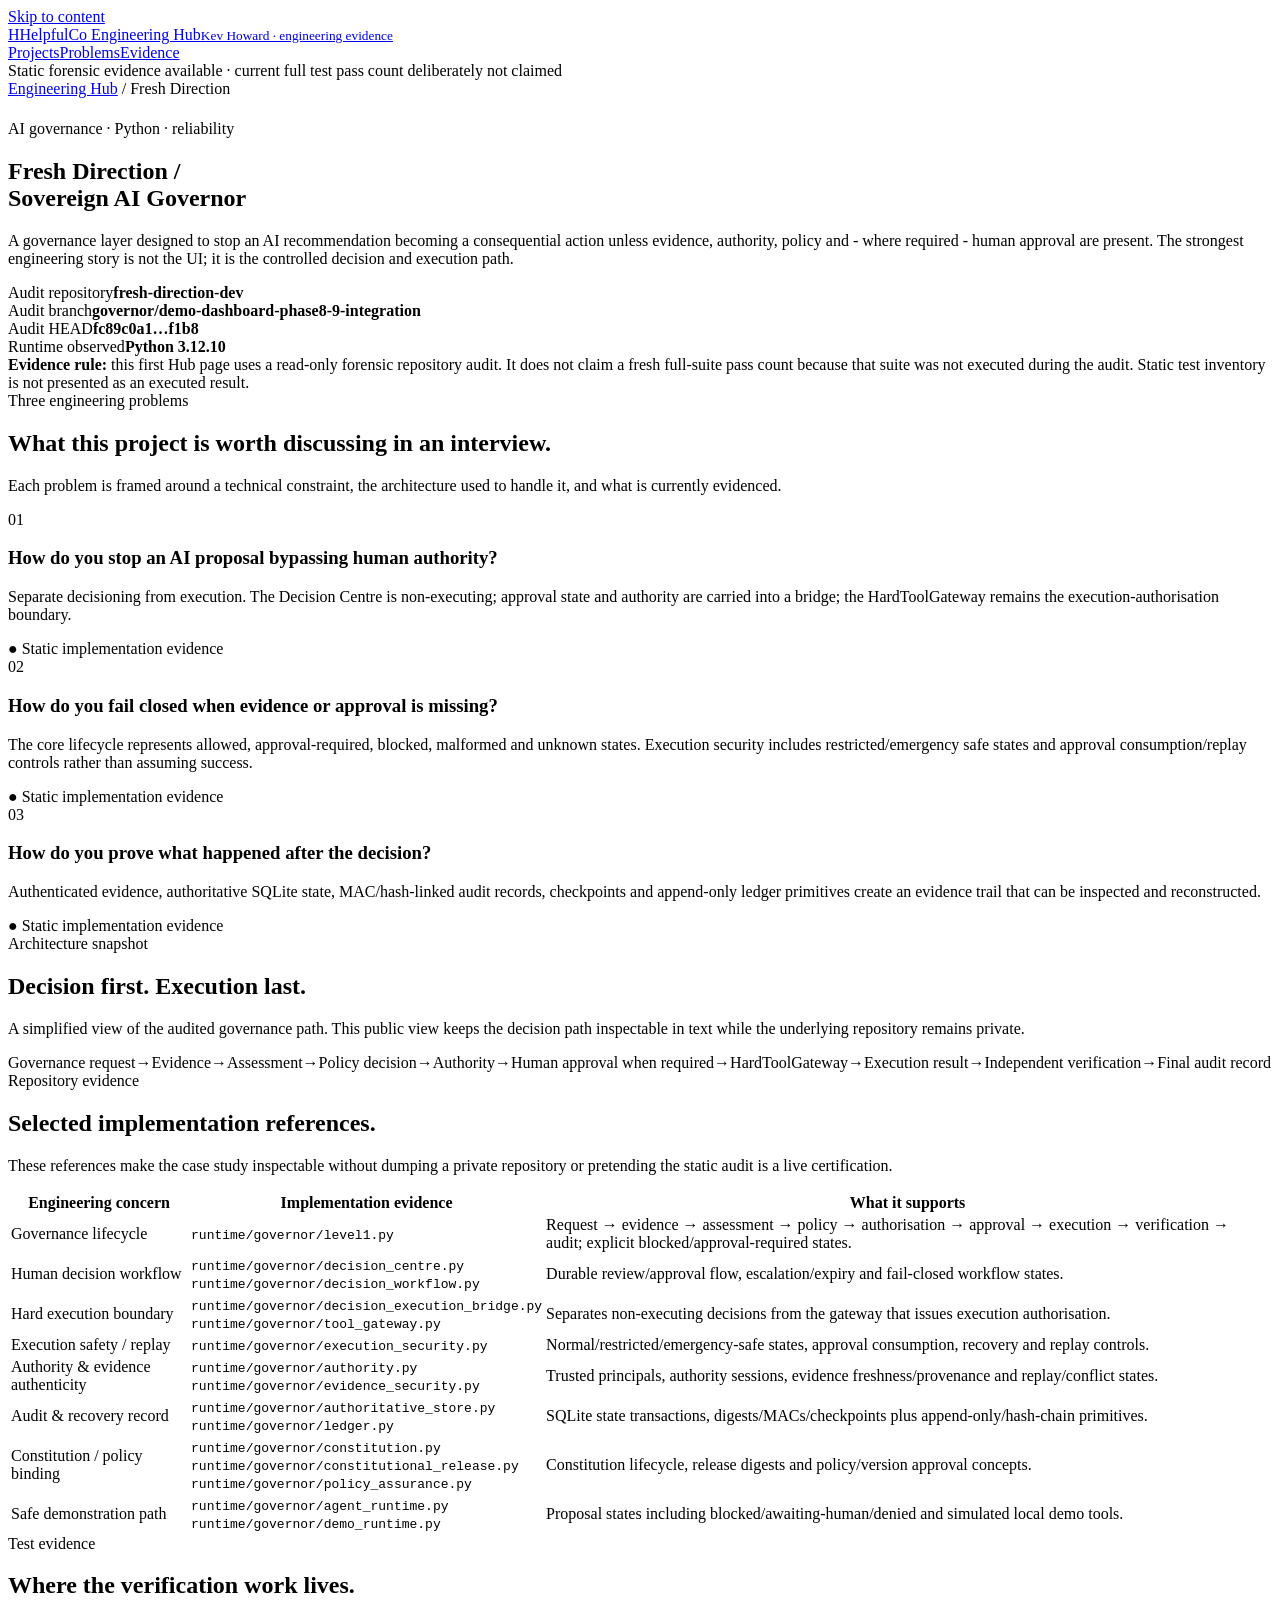
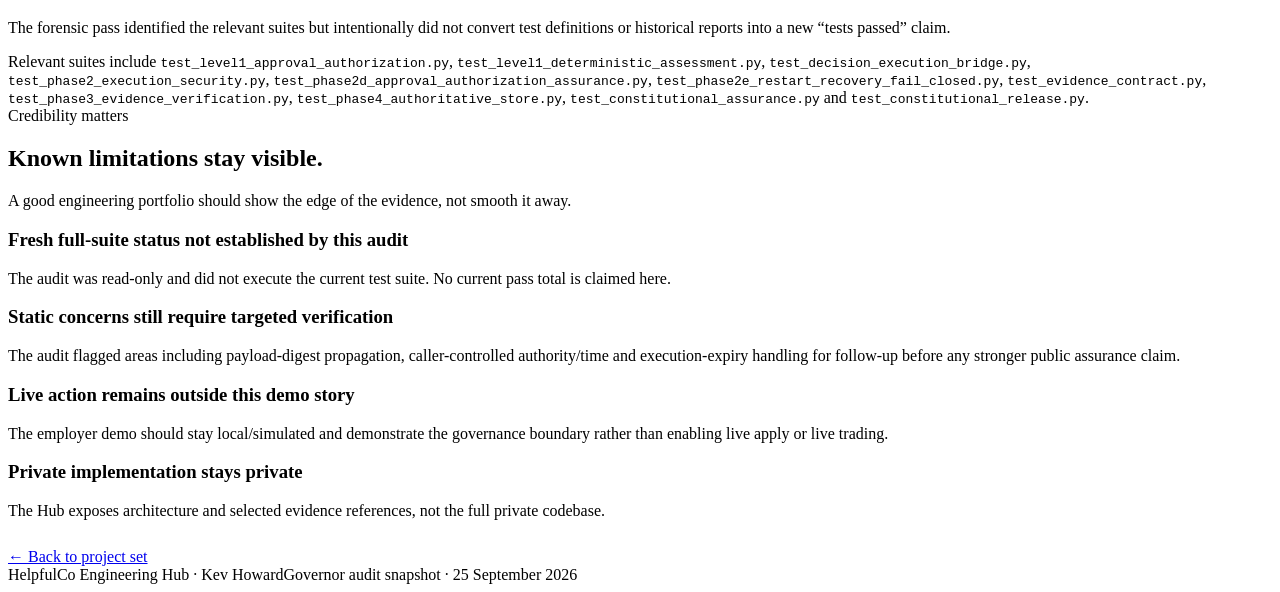
==== governor.html @ f10092ba "Add Sovereign AI Governor case study" ====
<!doctype html>
<html lang="en">
<head>
  <meta charset="utf-8" />
  <meta name="viewport" content="width=device-width, initial-scale=1" />
  <title>Fresh Direction / Sovereign AI Governor | Engineering Case Study</title>
  <meta name="description" content="Engineering evidence case study for the Fresh Direction / Sovereign AI Governor." />
  <meta name="theme-color" content="#08131e" />
  <link rel="stylesheet" href="styles.css" />
</head>
<body>
  <a class="skip-link" href="#main">Skip to content</a>
  <header class="site-header"><div class="container nav"><a class="brand" href="index.html"><span class="brand-mark">H</span><span>HelpfulCo Engineering Hub<small>Kev Howard · engineering evidence</small></span></a><nav class="nav-links"><a href="index.html#projects">Projects</a><a href="#problems">Problems</a><a href="#evidence">Evidence</a></nav></div></header>
  <div class="status-strip"><div class="container"><span class="dot"></span><span>Static forensic evidence available · current full test pass count deliberately not claimed</span></div></div>

  <main id="main">
    <section class="case-hero">
      <div class="container">
        <div class="breadcrumb"><a href="index.html">Engineering Hub</a> / Fresh Direction</div>
        <div class="kicker" style="margin-top:22px">AI governance · Python · reliability</div>
        <h1 class="case-title">Fresh Direction /<br/>Sovereign AI Governor</h1>
        <p class="case-subtitle">A governance layer designed to stop an AI recommendation becoming a consequential action unless evidence, authority, policy and - where required - human approval are present. The strongest engineering story is not the UI; it is the controlled decision and execution path.</p>
        <div class="meta-grid">
          <div class="meta"><label>Audit repository</label><strong>fresh-direction-dev</strong></div>
          <div class="meta"><label>Audit branch</label><strong>governor/demo-dashboard-phase8-9-integration</strong></div>
          <div class="meta"><label>Audit HEAD</label><strong>fc89c0a1…f1b8</strong></div>
          <div class="meta"><label>Runtime observed</label><strong>Python 3.12.10</strong></div>
        </div>
        <div class="notice"><strong>Evidence rule:</strong> this first Hub page uses a read-only forensic repository audit. It does not claim a fresh full-suite pass count because that suite was not executed during the audit. Static test inventory is not presented as an executed result.</div>
      </div>
    </section>

    <section id="problems">
      <div class="container">
        <div class="section-head"><div><div class="kicker">Three engineering problems</div><h2>What this project is worth discussing in an interview.</h2></div><p>Each problem is framed around a technical constraint, the architecture used to handle it, and what is currently evidenced.</p></div>
        <div class="problem-grid">
          <article class="problem"><div class="num">01</div><h3>How do you stop an AI proposal bypassing human authority?</h3><p>Separate decisioning from execution. The Decision Centre is non-executing; approval state and authority are carried into a bridge; the HardToolGateway remains the execution-authorisation boundary.</p><div class="status verified">● Static implementation evidence</div></article>
          <article class="problem"><div class="num">02</div><h3>How do you fail closed when evidence or approval is missing?</h3><p>The core lifecycle represents allowed, approval-required, blocked, malformed and unknown states. Execution security includes restricted/emergency safe states and approval consumption/replay controls rather than assuming success.</p><div class="status verified">● Static implementation evidence</div></article>
          <article class="problem"><div class="num">03</div><h3>How do you prove what happened after the decision?</h3><p>Authenticated evidence, authoritative SQLite state, MAC/hash-linked audit records, checkpoints and append-only ledger primitives create an evidence trail that can be inspected and reconstructed.</p><div class="status verified">● Static implementation evidence</div></article>
        </div>
      </div>
    </section>

    <section>
      <div class="container">
        <div class="section-head"><div><div class="kicker">Architecture snapshot</div><h2>Decision first. Execution last.</h2></div><p>A simplified view of the audited governance path. This public view keeps the decision path inspectable in text while the underlying repository remains private.</p></div>
        <div class="flow">
          <span>Governance request</span><b>→</b><span>Evidence</span><b>→</b><span>Assessment</span><b>→</b><span>Policy decision</span><b>→</b><span>Authority</span><b>→</b><span>Human approval when required</span><b>→</b><span>HardToolGateway</span><b>→</b><span>Execution result</span><b>→</b><span>Independent verification</span><b>→</b><span>Final audit record</span>
        </div>
      </div>
    </section>

    <section id="evidence">
      <div class="container">
        <div class="section-head"><div><div class="kicker">Repository evidence</div><h2>Selected implementation references.</h2></div><p>These references make the case study inspectable without dumping a private repository or pretending the static audit is a live certification.</p></div>
        <table class="evidence-table">
          <thead><tr><th>Engineering concern</th><th>Implementation evidence</th><th>What it supports</th></tr></thead>
          <tbody>
            <tr><td>Governance lifecycle</td><td><code>runtime/governor/level1.py</code></td><td>Request → evidence → assessment → policy → authorisation → approval → execution → verification → audit; explicit blocked/approval-required states.</td></tr>
            <tr><td>Human decision workflow</td><td><code>runtime/governor/decision_centre.py</code><br/><code>runtime/governor/decision_workflow.py</code></td><td>Durable review/approval flow, escalation/expiry and fail-closed workflow states.</td></tr>
            <tr><td>Hard execution boundary</td><td><code>runtime/governor/decision_execution_bridge.py</code><br/><code>runtime/governor/tool_gateway.py</code></td><td>Separates non-executing decisions from the gateway that issues execution authorisation.</td></tr>
            <tr><td>Execution safety / replay</td><td><code>runtime/governor/execution_security.py</code></td><td>Normal/restricted/emergency-safe states, approval consumption, recovery and replay controls.</td></tr>
            <tr><td>Authority & evidence authenticity</td><td><code>runtime/governor/authority.py</code><br/><code>runtime/governor/evidence_security.py</code></td><td>Trusted principals, authority sessions, evidence freshness/provenance and replay/conflict states.</td></tr>
            <tr><td>Audit & recovery record</td><td><code>runtime/governor/authoritative_store.py</code><br/><code>runtime/governor/ledger.py</code></td><td>SQLite state transactions, digests/MACs/checkpoints plus append-only/hash-chain primitives.</td></tr>
            <tr><td>Constitution / policy binding</td><td><code>runtime/governor/constitution.py</code><br/><code>runtime/governor/constitutional_release.py</code><br/><code>runtime/governor/policy_assurance.py</code></td><td>Constitution lifecycle, release digests and policy/version approval concepts.</td></tr>
            <tr><td>Safe demonstration path</td><td><code>runtime/governor/agent_runtime.py</code><br/><code>runtime/governor/demo_runtime.py</code></td><td>Proposal states including blocked/awaiting-human/denied and simulated local demo tools.</td></tr>
          </tbody>
        </table>
      </div>
    </section>

    <section>
      <div class="container">
        <div class="section-head"><div><div class="kicker">Test evidence</div><h2>Where the verification work lives.</h2></div><p>The forensic pass identified the relevant suites but intentionally did not convert test definitions or historical reports into a new “tests passed” claim.</p></div>
        <div class="callout">Relevant suites include <code>test_level1_approval_authorization.py</code>, <code>test_level1_deterministic_assessment.py</code>, <code>test_decision_execution_bridge.py</code>, <code>test_phase2_execution_security.py</code>, <code>test_phase2d_approval_authorization_assurance.py</code>, <code>test_phase2e_restart_recovery_fail_closed.py</code>, <code>test_evidence_contract.py</code>, <code>test_phase3_evidence_verification.py</code>, <code>test_phase4_authoritative_store.py</code>, <code>test_constitutional_assurance.py</code> and <code>test_constitutional_release.py</code>.</div>
      </div>
    </section>

    <section>
      <div class="container">
        <div class="section-head"><div><div class="kicker">Credibility matters</div><h2>Known limitations stay visible.</h2></div><p>A good engineering portfolio should show the edge of the evidence, not smooth it away.</p></div>
        <div class="limits">
          <div class="limit-card"><h3>Fresh full-suite status not established by this audit</h3><p>The audit was read-only and did not execute the current test suite. No current pass total is claimed here.</p></div>
          <div class="limit-card"><h3>Static concerns still require targeted verification</h3><p>The audit flagged areas including payload-digest propagation, caller-controlled authority/time and execution-expiry handling for follow-up before any stronger public assurance claim.</p></div>
          <div class="limit-card"><h3>Live action remains outside this demo story</h3><p>The employer demo should stay local/simulated and demonstrate the governance boundary rather than enabling live apply or live trading.</p></div>
          <div class="limit-card"><h3>Private implementation stays private</h3><p>The Hub exposes architecture and selected evidence references, not the full private codebase.</p></div>
        </div>
        <div class="hero-actions" style="margin-top:28px"><a class="btn primary" href="index.html#projects">← Back to project set</a></div>
      </div>
    </section>
  </main>

  <footer class="footer"><div class="container footer-row"><span>HelpfulCo Engineering Hub · Kev Howard</span><span>Governor audit snapshot · 25 September 2026</span></div></footer>
</body>
</html>
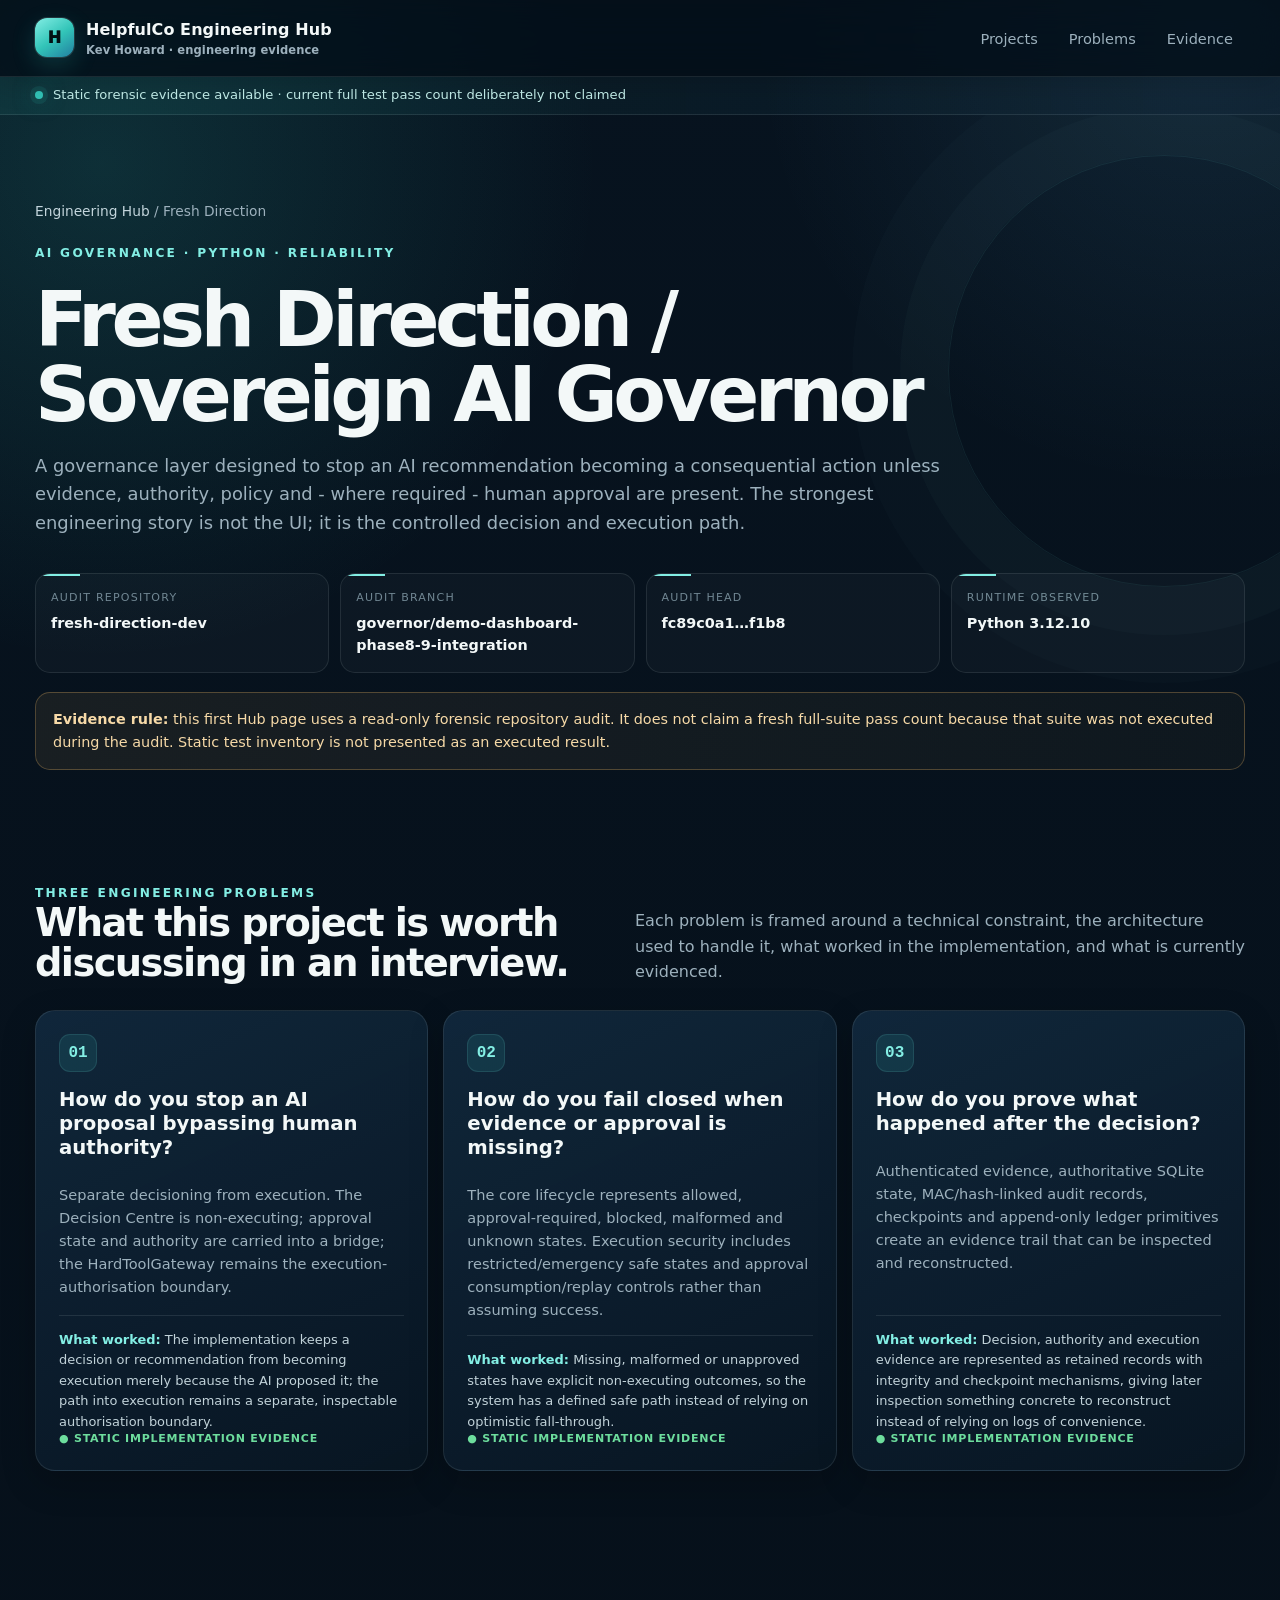
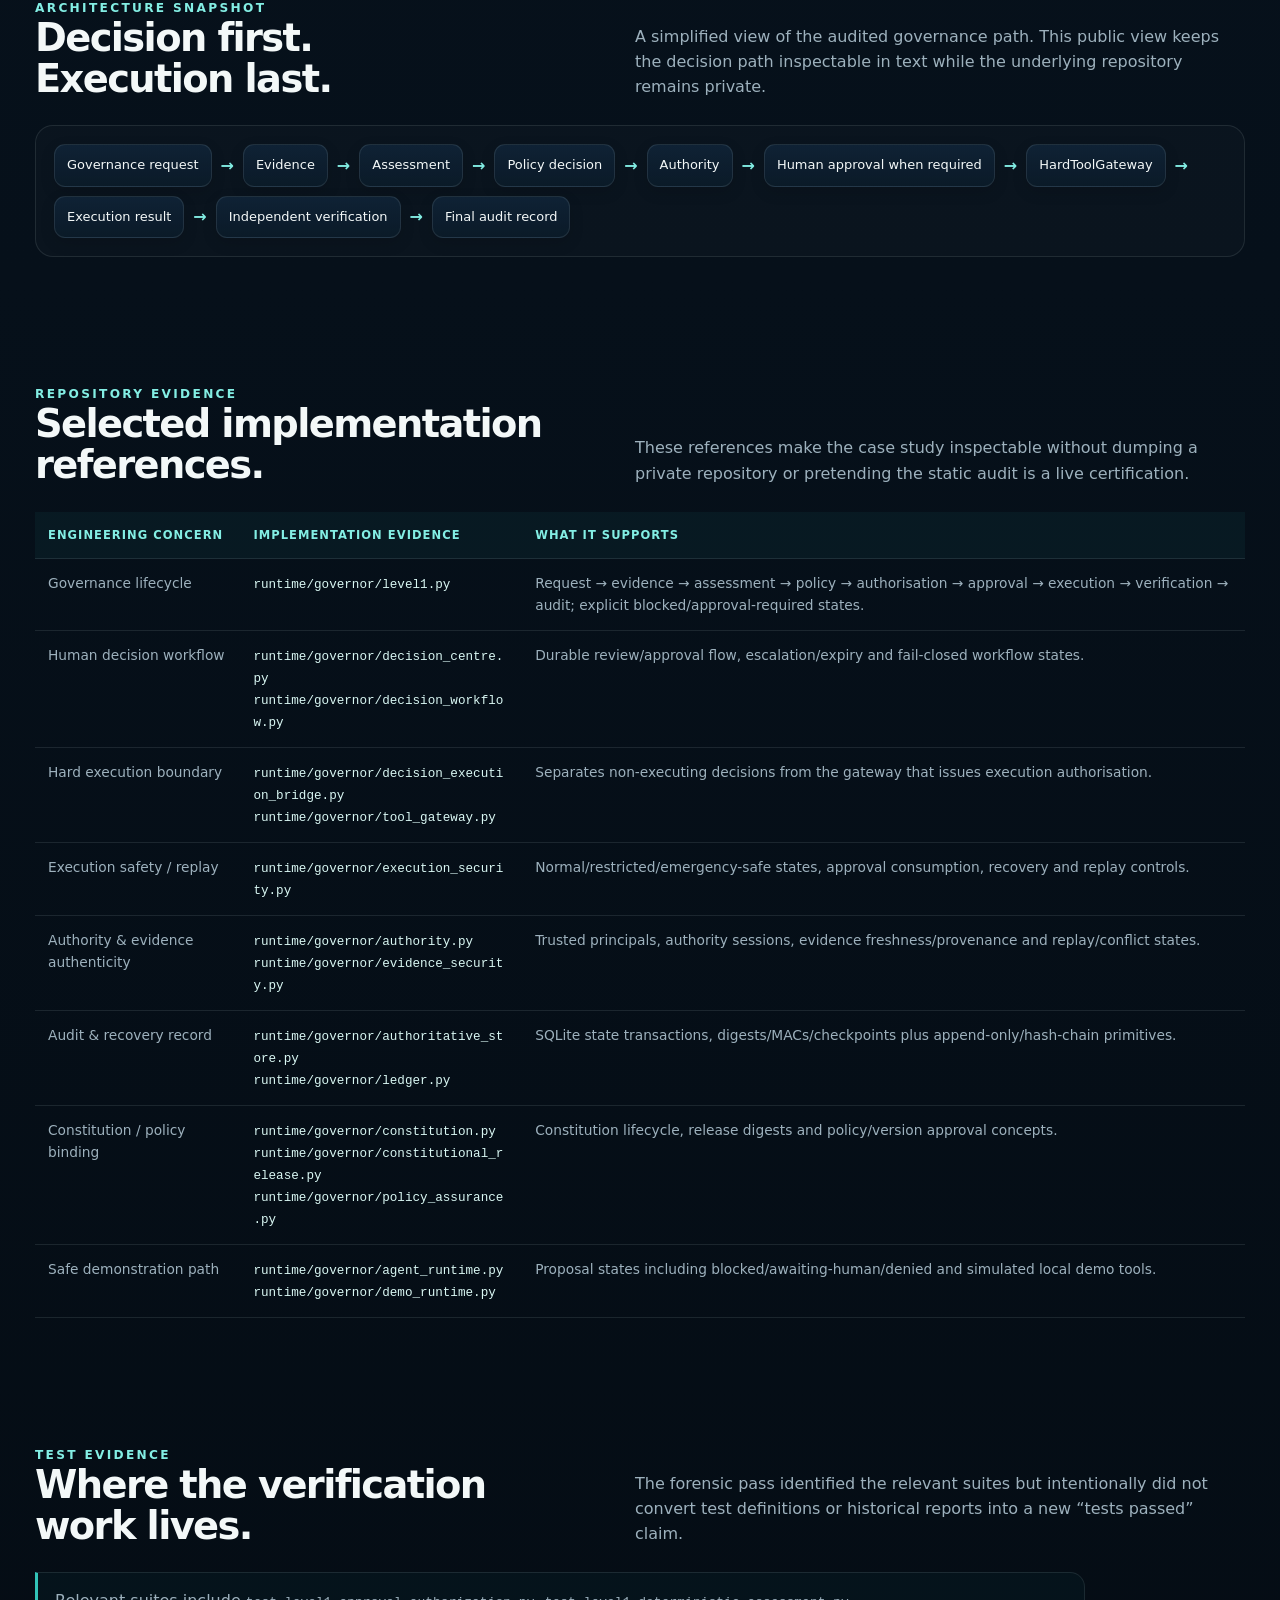
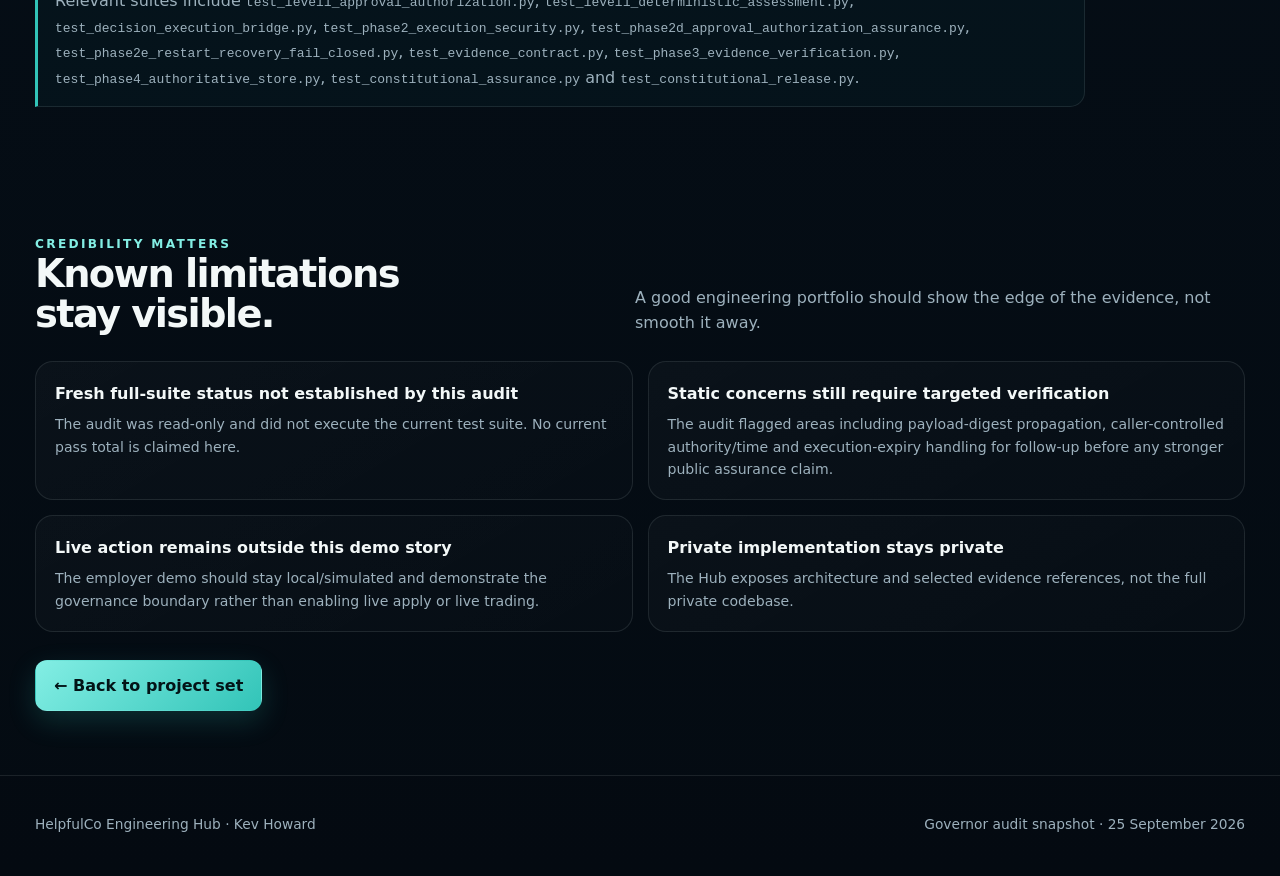
==== commit 8c9cb84a: "Add what-worked outcomes to Governor case study" ====
--- a/governor.html
+++ b/governor.html
@@ -32,11 +32,11 @@
 
     <section id="problems">
       <div class="container">
-        <div class="section-head"><div><div class="kicker">Three engineering problems</div><h2>What this project is worth discussing in an interview.</h2></div><p>Each problem is framed around a technical constraint, the architecture used to handle it, and what is currently evidenced.</p></div>
+        <div class="section-head"><div><div class="kicker">Three engineering problems</div><h2>What this project is worth discussing in an interview.</h2></div><p>Each problem is framed around a technical constraint, the architecture used to handle it, what worked in the implementation, and what is currently evidenced.</p></div>
         <div class="problem-grid">
-          <article class="problem"><div class="num">01</div><h3>How do you stop an AI proposal bypassing human authority?</h3><p>Separate decisioning from execution. The Decision Centre is non-executing; approval state and authority are carried into a bridge; the HardToolGateway remains the execution-authorisation boundary.</p><div class="status verified">● Static implementation evidence</div></article>
-          <article class="problem"><div class="num">02</div><h3>How do you fail closed when evidence or approval is missing?</h3><p>The core lifecycle represents allowed, approval-required, blocked, malformed and unknown states. Execution security includes restricted/emergency safe states and approval consumption/replay controls rather than assuming success.</p><div class="status verified">● Static implementation evidence</div></article>
-          <article class="problem"><div class="num">03</div><h3>How do you prove what happened after the decision?</h3><p>Authenticated evidence, authoritative SQLite state, MAC/hash-linked audit records, checkpoints and append-only ledger primitives create an evidence trail that can be inspected and reconstructed.</p><div class="status verified">● Static implementation evidence</div></article>
+          <article class="problem"><div class="num">01</div><h3>How do you stop an AI proposal bypassing human authority?</h3><p>Separate decisioning from execution. The Decision Centre is non-executing; approval state and authority are carried into a bridge; the HardToolGateway remains the execution-authorisation boundary.</p><div class="evidence-note"><strong>What worked:</strong> The implementation keeps a decision or recommendation from becoming execution merely because the AI proposed it; the path into execution remains a separate, inspectable authorisation boundary.</div><div class="status verified">● Static implementation evidence</div></article>
+          <article class="problem"><div class="num">02</div><h3>How do you fail closed when evidence or approval is missing?</h3><p>The core lifecycle represents allowed, approval-required, blocked, malformed and unknown states. Execution security includes restricted/emergency safe states and approval consumption/replay controls rather than assuming success.</p><div class="evidence-note"><strong>What worked:</strong> Missing, malformed or unapproved states have explicit non-executing outcomes, so the system has a defined safe path instead of relying on optimistic fall-through.</div><div class="status verified">● Static implementation evidence</div></article>
+          <article class="problem"><div class="num">03</div><h3>How do you prove what happened after the decision?</h3><p>Authenticated evidence, authoritative SQLite state, MAC/hash-linked audit records, checkpoints and append-only ledger primitives create an evidence trail that can be inspected and reconstructed.</p><div class="evidence-note"><strong>What worked:</strong> Decision, authority and execution evidence are represented as retained records with integrity and checkpoint mechanisms, giving later inspection something concrete to reconstruct instead of relying on logs of convenience.</div><div class="status verified">● Static implementation evidence</div></article>
         </div>
       </div>
     </section>
--- a/styles.css
+++ b/styles.css
@@ -0,0 +1,190 @@
+:root {
+  --bg:#06101a;
+  --bg-deep:#030910;
+  --bg-soft:#0a1826;
+  --panel:#0f2235;
+  --panel-2:#142d44;
+  --panel-glass:rgba(14,32,49,.78);
+  --text:#f3f8f8;
+  --muted:#9db1bd;
+  --muted-2:#718793;
+  --teal:#32c4b8;
+  --teal-bright:#83eee4;
+  --cyan:#67c9ff;
+  --violet:#9c8cff;
+  --amber:#f3bc64;
+  --blue:#77aaff;
+  --green:#6ddd9d;
+  --red:#ff9292;
+  --line:rgba(223,244,245,.10);
+  --line-strong:rgba(131,238,228,.24);
+  --shadow:0 24px 70px rgba(0,0,0,.35);
+  --shadow-soft:0 12px 34px rgba(0,0,0,.22);
+  --radius:22px;
+}
+
+*{box-sizing:border-box}
+html{scroll-behavior:smooth;background:var(--bg-deep)}
+body{
+  margin:0;
+  min-height:100vh;
+  overflow-x:hidden;
+  font-family:Inter,ui-sans-serif,system-ui,-apple-system,BlinkMacSystemFont,"Segoe UI",sans-serif;
+  color:var(--text);
+  line-height:1.58;
+  background:
+    radial-gradient(circle at 8% 4%,rgba(50,196,184,.16),transparent 31rem),
+    radial-gradient(circle at 94% 1%,rgba(103,201,255,.10),transparent 28rem),
+    linear-gradient(180deg,#07131f 0%,#06101a 46%,#040b12 100%);
+}
+body::before{
+  content:"";
+  position:fixed;
+  inset:0;
+  z-index:-1;
+  pointer-events:none;
+  opacity:.26;
+  background-image:
+    linear-gradient(rgba(255,255,255,.025) 1px,transparent 1px),
+    linear-gradient(90deg,rgba(255,255,255,.025) 1px,transparent 1px);
+  background-size:52px 52px;
+  mask-image:linear-gradient(to bottom,black,transparent 72%);
+}
+
+a{color:inherit;text-decoration:none}
+a:hover{color:var(--teal-bright)}
+button,a{ -webkit-tap-highlight-color:transparent }
+.container{width:min(1210px,calc(100% - 40px));margin:0 auto}
+.skip-link{position:absolute;left:-9999px;top:8px;background:#fff;color:#000;padding:9px 12px;z-index:100;border-radius:8px}.skip-link:focus{left:8px}
+
+.site-header{
+  position:sticky;
+  top:0;
+  z-index:30;
+  backdrop-filter:blur(20px) saturate(140%);
+  background:rgba(5,15,24,.78);
+  border-bottom:1px solid var(--line);
+  box-shadow:0 8px 28px rgba(0,0,0,.14);
+}
+.nav{min-height:76px;display:flex;align-items:center;justify-content:space-between;gap:24px}
+.brand{display:flex;align-items:center;gap:12px;font-weight:850;letter-spacing:.005em}
+.brand-mark{
+  width:39px;height:39px;border-radius:12px;
+  background:linear-gradient(145deg,var(--teal-bright),var(--teal) 52%,#227fa0);
+  display:grid;place-items:center;color:#031114;font-weight:950;
+  box-shadow:0 0 0 1px rgba(255,255,255,.12),0 8px 24px rgba(50,196,184,.2);
+}
+.brand small{display:block;color:var(--muted);font-weight:650;font-size:.72rem;margin-top:-2px}
+.nav-links{display:flex;gap:7px;color:var(--muted);font-size:.91rem}
+.nav-links a{padding:9px 12px;border-radius:10px;transition:.18s ease}
+.nav-links a:hover{color:var(--text);background:rgba(255,255,255,.05)}
+
+.status-strip{border-bottom:1px solid var(--line);background:linear-gradient(90deg,rgba(50,196,184,.08),rgba(103,201,255,.025));color:#c4efeb;font-size:.82rem}
+.status-strip .container{padding:8px 0;display:flex;gap:10px;align-items:center}
+.dot{width:8px;height:8px;border-radius:50%;background:var(--teal);box-shadow:0 0 0 5px rgba(50,196,184,.11),0 0 22px rgba(50,196,184,.5)}
+
+.hero{position:relative;padding:105px 0 68px}
+.hero::after{
+  content:"";position:absolute;right:-12%;top:35px;width:520px;height:520px;border-radius:50%;
+  background:radial-gradient(circle,rgba(50,196,184,.08),transparent 66%);pointer-events:none
+}
+.hero-grid{display:grid;grid-template-columns:minmax(0,1.5fr) minmax(300px,.5fr);gap:48px;align-items:end}
+.kicker{color:var(--teal-bright);text-transform:uppercase;font-size:.76rem;letter-spacing:.19em;font-weight:850}
+h1{font-size:clamp(3rem,7.3vw,6rem);line-height:.94;letter-spacing:-.065em;margin:15px 0 27px;max-width:1000px;text-wrap:balance}
+.hero p{font-size:clamp(1.05rem,2vw,1.26rem);color:var(--muted);max-width:790px}
+.hero-note{
+  position:relative;overflow:hidden;border:1px solid var(--line-strong);
+  background:linear-gradient(160deg,rgba(50,196,184,.12),rgba(11,27,41,.91) 48%,rgba(9,22,34,.94));
+  border-radius:24px;padding:25px;box-shadow:var(--shadow);
+}
+.hero-note::before{
+  content:"EVIDENCE / 01";display:block;margin:-2px 0 22px;color:rgba(131,238,228,.48);
+  font:750 .67rem/1 ui-monospace,SFMono-Regular,Menlo,monospace;letter-spacing:.16em
+}
+.hero-note::after{content:"";position:absolute;right:-55px;top:-55px;width:150px;height:150px;border:1px solid rgba(131,238,228,.18);border-radius:50%;box-shadow:0 0 0 24px rgba(131,238,228,.02),0 0 0 48px rgba(131,238,228,.015)}
+.hero-note .eyebrow{color:var(--teal-bright);font-size:.71rem;text-transform:uppercase;letter-spacing:.14em;font-weight:900}
+.hero-note strong{display:block;font-size:1.19rem;line-height:1.3;margin:9px 0}
+.hero-note p{font-size:.9rem;margin:0;color:#b4c6cf}
+.hero-actions{display:flex;gap:12px;flex-wrap:wrap;margin-top:31px}
+.btn{
+  display:inline-flex;align-items:center;justify-content:center;gap:8px;padding:12px 18px;border-radius:12px;
+  border:1px solid var(--line);background:linear-gradient(180deg,rgba(23,48,70,.94),rgba(13,30,45,.94));
+  font-weight:780;transition:transform .18s ease,border-color .18s ease,box-shadow .18s ease,background .18s ease
+}
+.btn:hover{transform:translateY(-2px);border-color:var(--line-strong);box-shadow:0 10px 26px rgba(0,0,0,.22);color:var(--text)}
+.btn.primary{background:linear-gradient(135deg,var(--teal-bright),var(--teal));color:#031417;border-color:transparent;box-shadow:0 10px 28px rgba(50,196,184,.19)}
+.btn.primary:hover{color:#031417;box-shadow:0 14px 34px rgba(50,196,184,.26)}
+.btn.ghost{color:var(--text)}
+
+.proof-bar{display:grid;grid-template-columns:repeat(4,1fr);gap:11px;margin-top:58px}
+.proof{position:relative;overflow:hidden;border:1px solid var(--line);background:rgba(255,255,255,.025);border-radius:16px;padding:18px 17px;transition:.2s ease}
+.proof::before{content:"";position:absolute;left:0;top:0;width:42px;height:2px;background:var(--teal-bright)}
+.proof:hover{transform:translateY(-2px);background:rgba(255,255,255,.04);border-color:var(--line-strong)}
+.proof strong{display:block;font-size:.99rem}.proof span{color:var(--muted);font-size:.81rem}
+
+section{padding:64px 0}
+.role-section{padding-top:34px}
+.section-head{display:flex;justify-content:space-between;align-items:end;gap:32px;margin-bottom:26px}
+h2{font-size:clamp(1.95rem,3vw,2.8rem);letter-spacing:-.042em;line-height:1.06;margin:0;text-wrap:balance}
+.section-head p{max-width:610px;margin:0;color:var(--muted)}
+.role-links{display:flex;flex-wrap:wrap;gap:9px}
+.role-links a,.filter{border:1px solid var(--line);color:var(--muted);background:rgba(255,255,255,.018);padding:10px 14px;border-radius:999px;font:inherit;font-size:.87rem;transition:.18s ease}
+.role-links a:hover,.role-links a.active,.filter.active,.filter:hover{color:#031417;background:linear-gradient(135deg,var(--teal-bright),#62d6ce);border-color:transparent;box-shadow:0 8px 22px rgba(50,196,184,.16)}
+.filters{display:flex;flex-wrap:wrap;gap:8px;margin:23px 0 27px}.filter{cursor:pointer}
+
+.grid{display:grid;grid-template-columns:repeat(3,1fr);gap:18px;counter-reset:projects}
+.card{
+  counter-increment:projects;position:relative;isolation:isolate;overflow:hidden;border:1px solid var(--line);
+  background:linear-gradient(160deg,rgba(17,40,61,.93),rgba(8,22,34,.97));border-radius:22px;padding:23px;
+  box-shadow:var(--shadow-soft);min-height:292px;display:flex;flex-direction:column;
+  transition:transform .22s ease,border-color .22s ease,box-shadow .22s ease
+}
+.card::before{content:"0" counter(projects);position:absolute;right:16px;top:8px;z-index:-1;color:rgba(255,255,255,.035);font:900 5.5rem/1 ui-monospace,SFMono-Regular,Menlo,monospace;letter-spacing:-.08em}
+.card::after{content:"";position:absolute;left:0;top:0;width:100%;height:2px;background:linear-gradient(90deg,var(--teal-bright),transparent 64%);opacity:.54}
+.card:nth-child(3n+2)::after{background:linear-gradient(90deg,var(--cyan),transparent 64%)}
+.card:nth-child(3n)::after{background:linear-gradient(90deg,var(--violet),transparent 64%)}
+.card:hover{transform:translateY(-6px);border-color:rgba(131,238,228,.28);box-shadow:0 24px 55px rgba(0,0,0,.3)}
+.card h3{margin:13px 0 8px;font-size:1.32rem;letter-spacing:-.025em;line-height:1.13}.card p{color:var(--muted);margin:0 0 20px;font-size:.93rem}.card-footer{margin-top:auto;display:flex;justify-content:space-between;align-items:center;gap:12px}
+.tags{display:flex;flex-wrap:wrap;gap:6px}.tag{font-size:.7rem;color:#bed0d8;border:1px solid var(--line);background:rgba(255,255,255,.022);border-radius:999px;padding:4px 8px}
+.status{display:inline-flex;align-items:center;gap:6px;width:max-content;max-width:100%;font-weight:850;font-size:.69rem;text-transform:uppercase;letter-spacing:.068em;line-height:1.32}
+.status.verified{color:var(--green)}.status.recheck{color:var(--amber)}.status.wip{color:var(--blue)}
+.feature-card{grid-column:span 2;min-height:344px;background:radial-gradient(circle at 7% 6%,rgba(50,196,184,.18),transparent 32rem),linear-gradient(145deg,rgba(17,45,65,.97),rgba(8,22,34,.98))}
+.feature-card::before{font-size:8rem;color:rgba(131,238,228,.045);right:24px;top:9px}.feature-card h3{font-size:1.9rem;max-width:590px}.feature-card p{max-width:720px;font-size:1rem}.arrow{font-weight:900;color:var(--teal-bright);transition:transform .18s ease}.card:hover .arrow,.side-card:hover .arrow{transform:translateX(3px)}.arrow.small{display:inline-block;margin-top:15px;font-size:.83rem}
+
+.side-grid{display:grid;grid-template-columns:repeat(3,1fr);gap:15px}
+.side-card{position:relative;overflow:hidden;border:1px solid var(--line);background:linear-gradient(155deg,rgba(255,255,255,.032),rgba(255,255,255,.014));border-radius:18px;padding:20px;transition:.2s ease}
+.side-card::after{content:"";position:absolute;right:-36px;bottom:-36px;width:90px;height:90px;border:1px solid rgba(131,238,228,.08);border-radius:50%}
+.side-card:hover{transform:translateY(-4px);border-color:rgba(131,238,228,.24);background:rgba(255,255,255,.04)}
+.side-card h3{margin:10px 0 7px;font-size:1.08rem}.side-card p{margin:0;color:var(--muted);font-size:.89rem}
+
+.practice{display:grid;grid-template-columns:1.05fr .95fr;gap:18px}
+.practice-panel{border:1px solid var(--line);background:linear-gradient(155deg,rgba(14,33,51,.92),rgba(7,20,31,.94));border-radius:21px;padding:25px;box-shadow:var(--shadow-soft)}
+.practice-panel ul{padding-left:20px;margin:15px 0 0;color:var(--muted)}.practice-panel li{margin-bottom:9px}
+.level{display:grid;grid-template-columns:120px 1fr;gap:12px;border-top:1px solid var(--line);padding:13px 0}.level:first-child{border-top:0}.level strong{color:var(--teal-bright)}
+.footer{border-top:1px solid var(--line);background:rgba(0,0,0,.08);padding:38px 0 46px;color:var(--muted);font-size:.86rem}.footer-row{display:flex;align-items:center;justify-content:space-between;gap:20px}.hidden{display:none!important}
+
+/* Case study */
+.case-hero{position:relative;padding:86px 0 50px;overflow:hidden}
+.case-hero::after{content:"";position:absolute;right:-100px;top:40px;width:430px;height:430px;border-radius:50%;border:1px solid rgba(131,238,228,.08);box-shadow:0 0 0 48px rgba(131,238,228,.02),0 0 0 96px rgba(131,238,228,.012);pointer-events:none}
+.breadcrumb{color:var(--muted);font-size:.86rem}.breadcrumb a{color:#c3d5dc}.case-title{font-size:clamp(2.7rem,6vw,5.2rem);margin:18px 0 20px;letter-spacing:-.058em;line-height:.98;max-width:1000px;text-wrap:balance}.case-subtitle{color:var(--muted);max-width:930px;font-size:1.12rem}.case-status-row{display:flex;align-items:center;gap:14px;flex-wrap:wrap;margin-top:23px}.evidence-date{color:var(--muted-2);font-size:.81rem}
+.meta-grid{margin-top:36px;display:grid;grid-template-columns:repeat(4,1fr);gap:11px}.meta{position:relative;overflow:hidden;border:1px solid var(--line);border-radius:15px;background:rgba(255,255,255,.026);padding:15px}.meta::before{content:"";position:absolute;left:0;top:0;width:44px;height:2px;background:var(--teal-bright)}.meta label{display:block;color:var(--muted-2);font-size:.69rem;text-transform:uppercase;letter-spacing:.11em}.meta strong{display:block;margin-top:5px;font-size:.9rem;overflow-wrap:anywhere}
+.notice{border:1px solid rgba(243,188,100,.28);background:linear-gradient(90deg,rgba(243,188,100,.08),rgba(243,188,100,.035));color:#f6d9a7;border-radius:15px;padding:15px 17px;margin-top:19px;font-size:.9rem}
+.problem-grid{display:grid;grid-template-columns:repeat(3,1fr);gap:15px}.problem{position:relative;overflow:hidden;border:1px solid var(--line);border-radius:20px;padding:23px;background:linear-gradient(155deg,rgba(17,40,61,.93),rgba(8,22,34,.97));display:flex;flex-direction:column;box-shadow:var(--shadow-soft)}.problem .num{display:grid;place-items:center;width:38px;height:38px;border-radius:11px;background:rgba(50,196,184,.12);border:1px solid rgba(131,238,228,.12);color:var(--teal-bright);font-weight:900;font-family:ui-monospace,SFMono-Regular,Menlo,monospace}.problem h3{margin:16px 0 8px;font-size:1.23rem;line-height:1.22}.problem p{color:var(--muted);font-size:.91rem}.evidence-note{margin-top:auto;border-top:1px solid var(--line);padding-top:14px;color:#c1d2d9;font-size:.81rem}.evidence-note strong{color:var(--teal-bright)}
+.flow{display:flex;flex-wrap:wrap;align-items:center;gap:9px;margin-top:23px;padding:18px;border:1px solid var(--line);border-radius:18px;background:rgba(255,255,255,.018)}.flow span{border:1px solid var(--line);background:linear-gradient(180deg,var(--panel),rgba(11,27,41,.94));padding:10px 12px;border-radius:11px;font-size:.81rem;box-shadow:0 5px 15px rgba(0,0,0,.12)}.flow b{color:var(--teal-bright)}
+.table-wrap{overflow-x:auto;border:1px solid var(--line);border-radius:16px;background:rgba(255,255,255,.014)}.evidence-table{width:100%;border-collapse:collapse;margin-top:18px;min-width:680px}.table-wrap .evidence-table{margin-top:0}.evidence-table th,.evidence-table td{border-bottom:1px solid var(--line);text-align:left;padding:14px 13px;vertical-align:top}.evidence-table th{color:var(--teal-bright);font-size:.72rem;text-transform:uppercase;letter-spacing:.09em;background:rgba(50,196,184,.055)}.evidence-table td{color:var(--muted);font-size:.86rem}.evidence-table tbody tr:hover td{background:rgba(255,255,255,.018)}.evidence-table code{color:#d9f7f3;font-size:.79rem;overflow-wrap:anywhere}
+.callout{border:1px solid var(--line);border-left:3px solid var(--teal);border-radius:0 15px 15px 0;background:rgba(50,196,184,.035);padding:15px 17px;color:var(--muted);max-width:1050px}.limits{display:grid;grid-template-columns:1fr 1fr;gap:15px}.limits.compact{grid-template-columns:repeat(3,1fr)}.limit-card{border:1px solid var(--line);border-radius:18px;padding:19px;background:linear-gradient(150deg,rgba(255,255,255,.027),rgba(255,255,255,.012))}.limit-card h3{font-size:1rem;margin:0 0 7px}.limit-card p{color:var(--muted);margin:0;font-size:.88rem}
+
+.card:focus-visible,.side-card:focus-visible,.btn:focus-visible,.filter:focus-visible,.role-links a:focus-visible,.nav-links a:focus-visible{outline:3px solid var(--teal-bright);outline-offset:3px}
+
+@media (prefers-reduced-motion:no-preference){
+  .card,.side-card,.proof,.btn{will-change:transform}
+  .dot{animation:pulse 2.8s ease-in-out infinite}
+  @keyframes pulse{0%,100%{box-shadow:0 0 0 5px rgba(50,196,184,.10),0 0 16px rgba(50,196,184,.35)}50%{box-shadow:0 0 0 7px rgba(50,196,184,.04),0 0 28px rgba(50,196,184,.5)}}
+}
+
+@media(max-width:900px){
+  .hero{padding-top:82px}.hero-grid{grid-template-columns:1fr}.grid,.problem-grid{grid-template-columns:1fr 1fr}.feature-card{grid-column:span 2}.proof-bar,.meta-grid{grid-template-columns:1fr 1fr}.practice{grid-template-columns:1fr}.side-grid,.limits.compact{grid-template-columns:1fr}.nav-links{display:none}
+}
+@media(max-width:620px){
+  .container{width:min(100% - 28px,1210px)}.nav{min-height:68px}.brand{font-size:.92rem}.brand small{font-size:.66rem}.hero{padding:66px 0 44px}.hero::after{display:none}h1{font-size:clamp(2.75rem,14vw,4.2rem)}.grid,.problem-grid,.limits{grid-template-columns:1fr}.feature-card{grid-column:auto}.proof-bar,.meta-grid{grid-template-columns:1fr}.section-head,.footer-row{align-items:flex-start;flex-direction:column}.section-head{gap:12px}.level{grid-template-columns:1fr}.status{width:auto}.case-title{overflow-wrap:anywhere}.case-hero{padding-top:62px}.card{min-height:260px}.feature-card{min-height:290px}.card::before{font-size:4.5rem}
+}
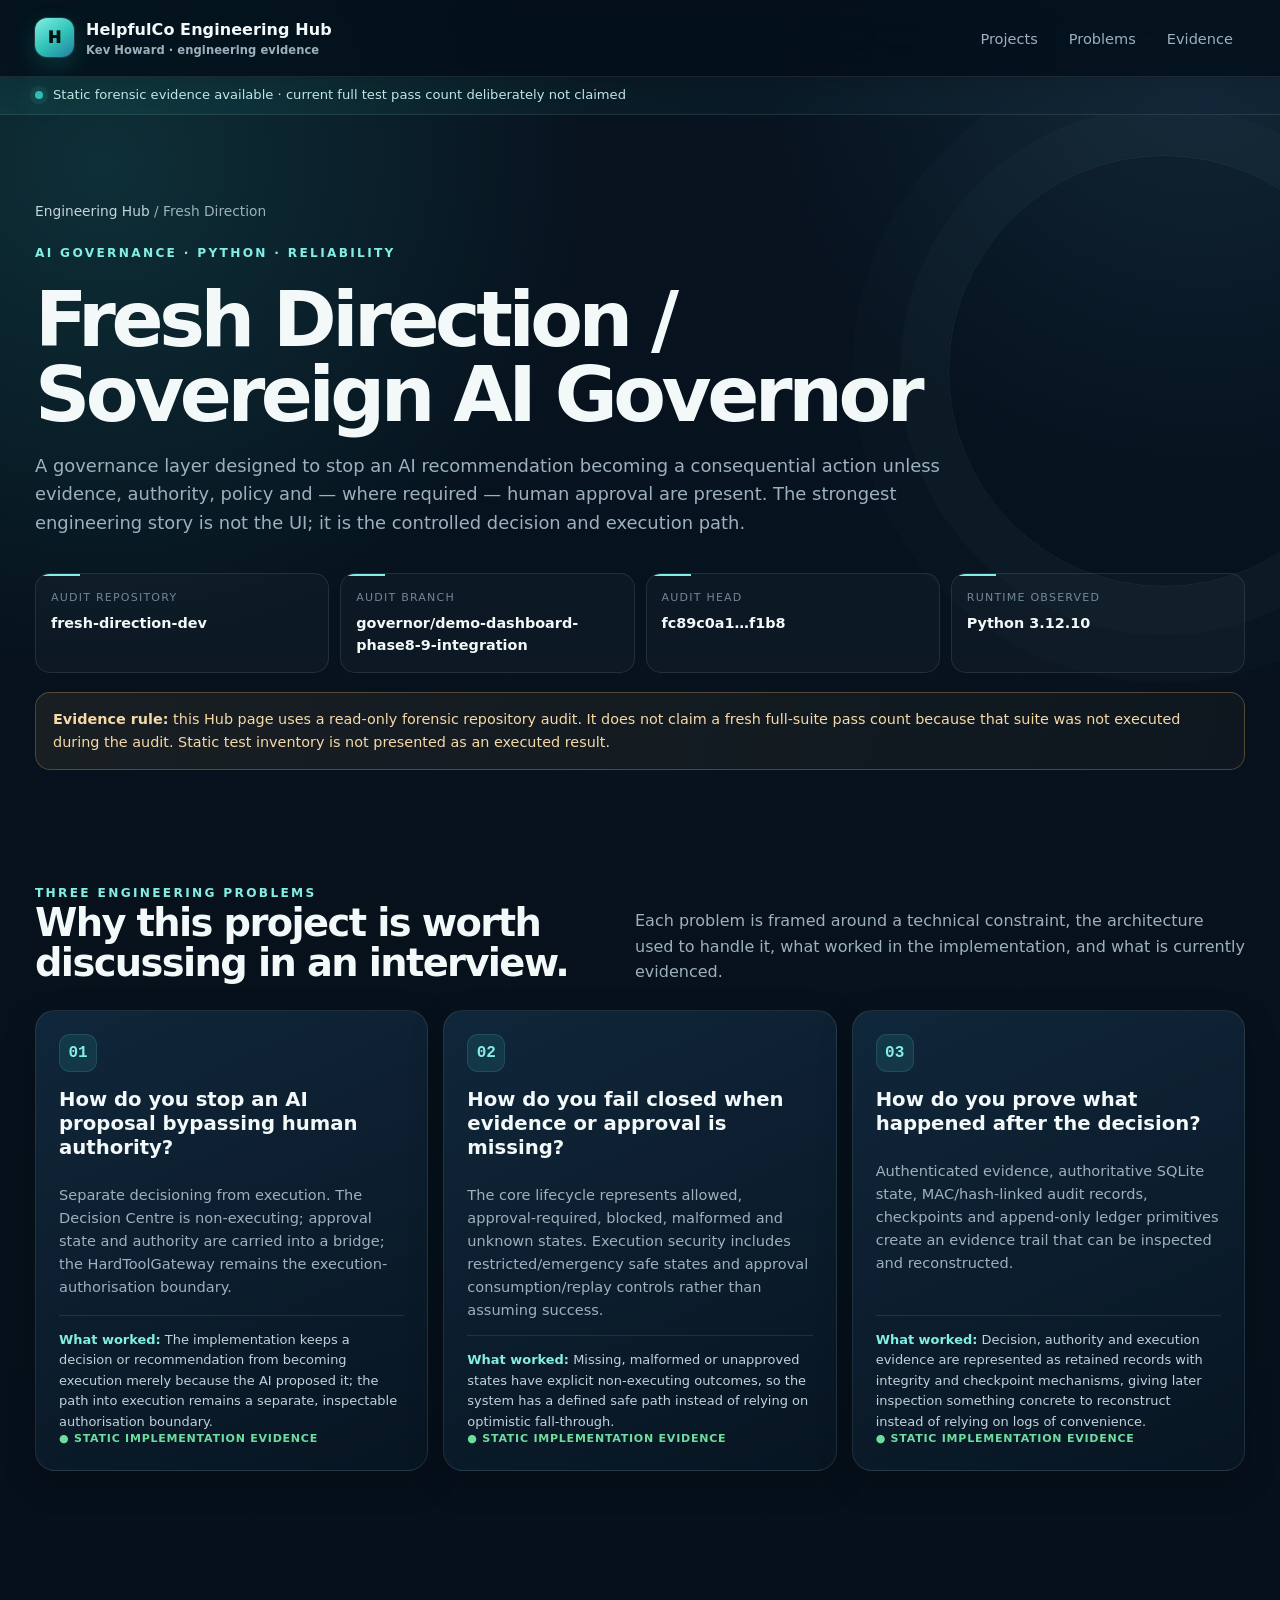
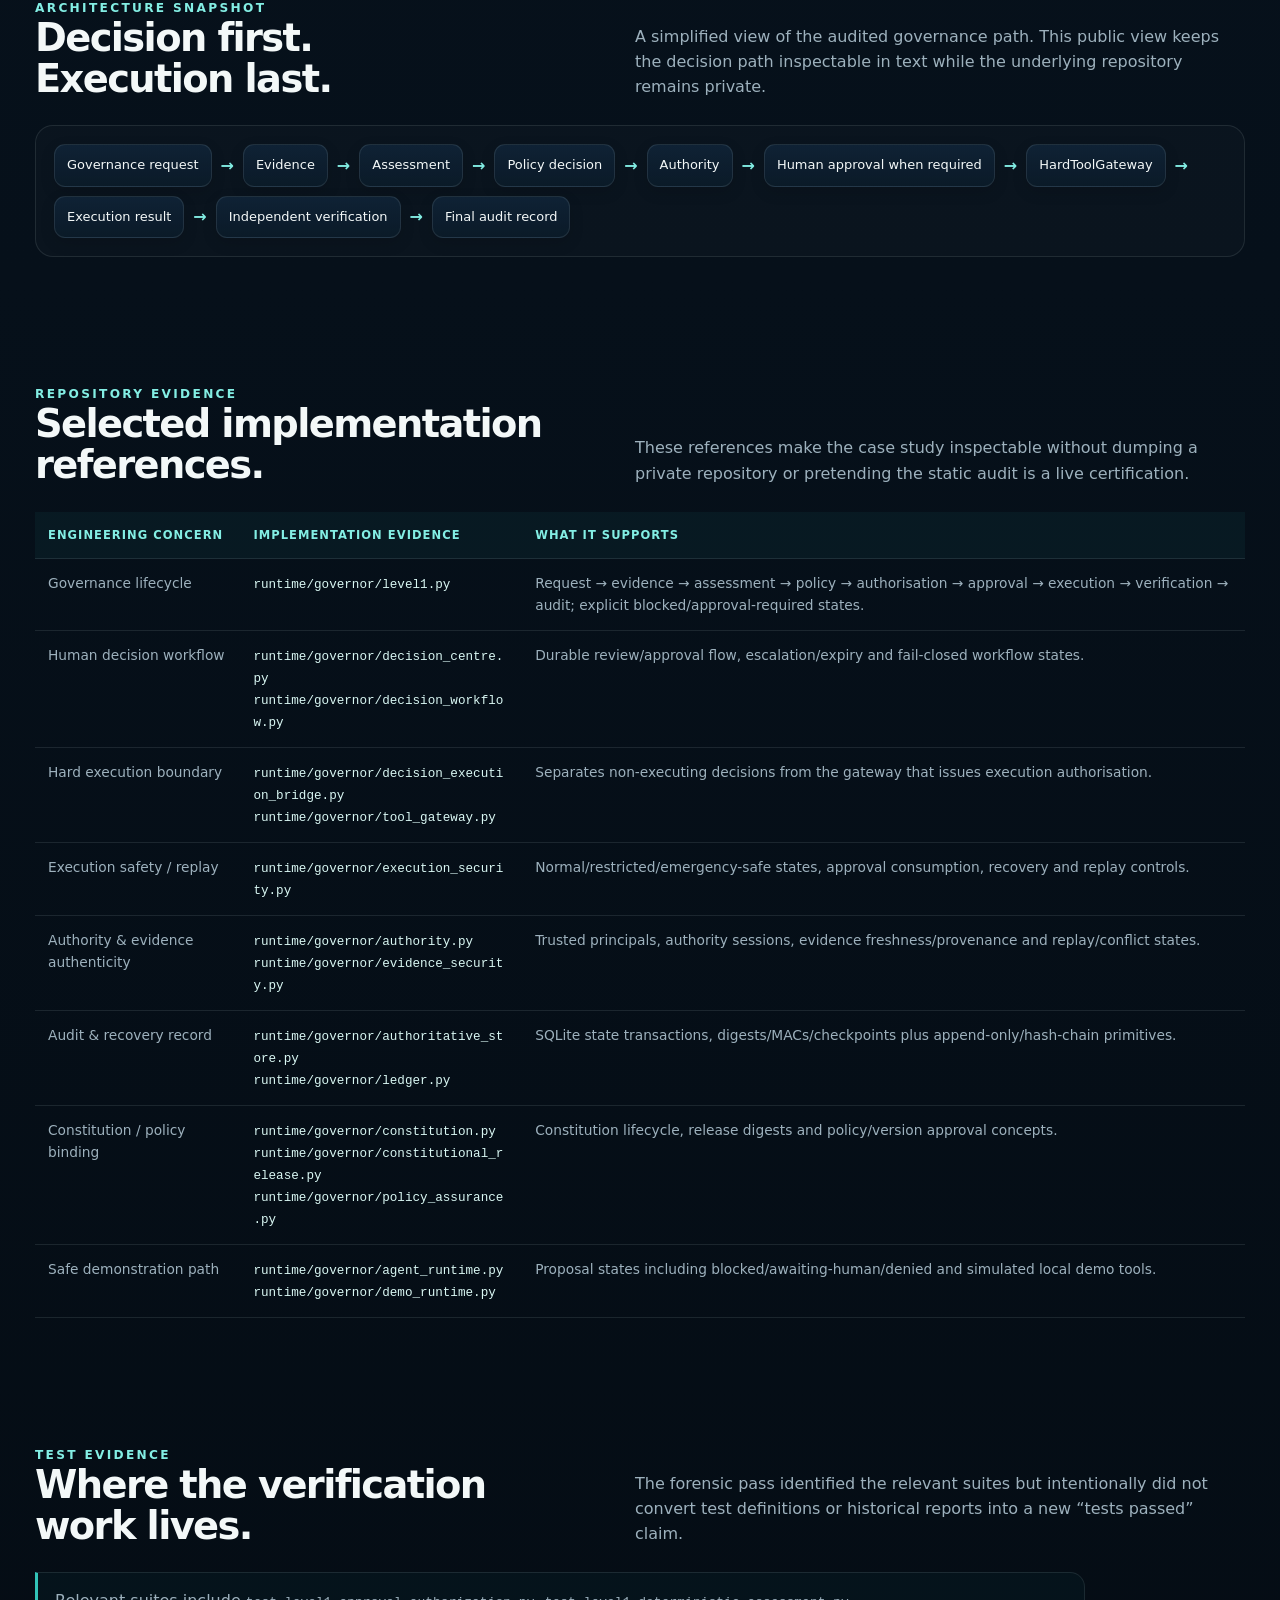
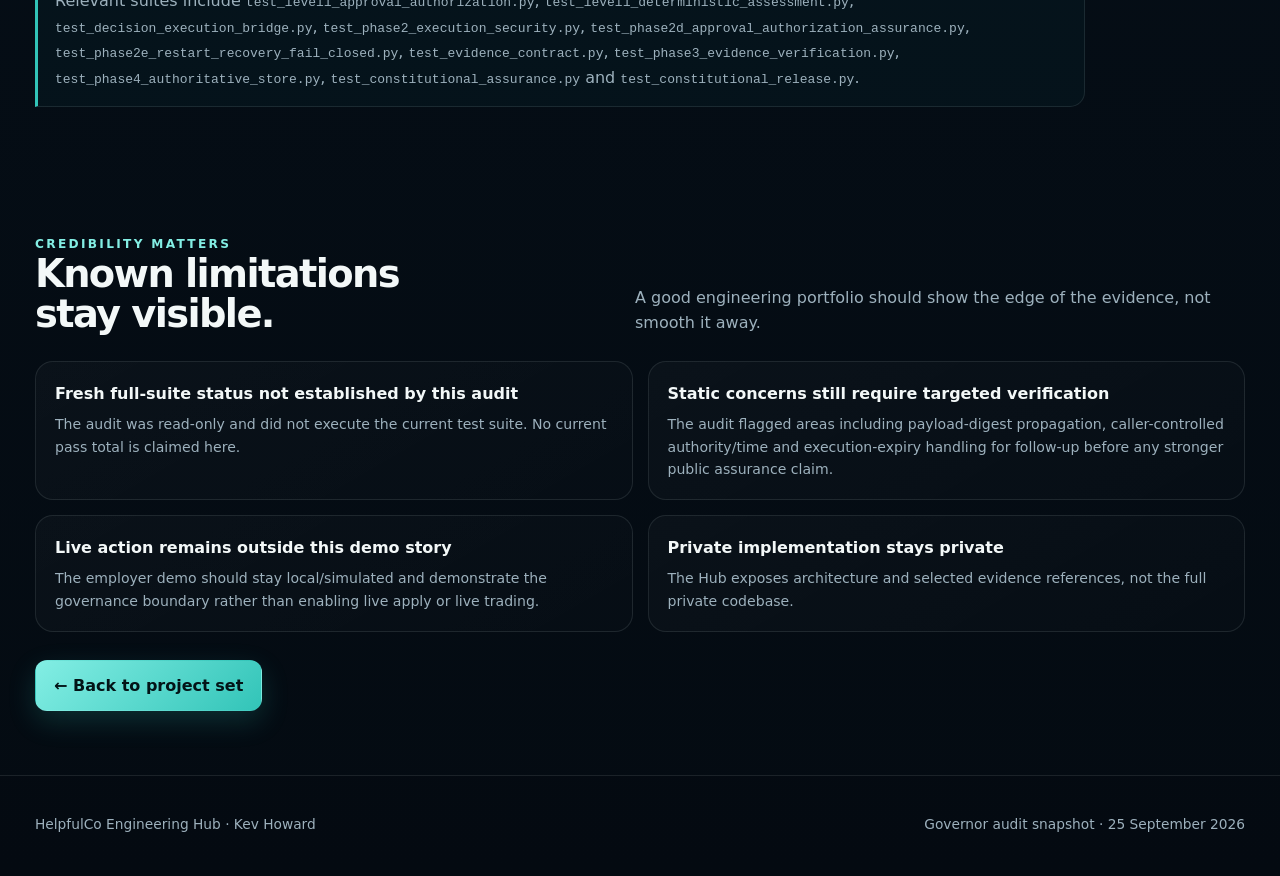
==== commit f615e5f2: "Proofread Governor case study wording" ====
--- a/governor.html
+++ b/governor.html
@@ -19,20 +19,20 @@
         <div class="breadcrumb"><a href="index.html">Engineering Hub</a> / Fresh Direction</div>
         <div class="kicker" style="margin-top:22px">AI governance · Python · reliability</div>
         <h1 class="case-title">Fresh Direction /<br/>Sovereign AI Governor</h1>
-        <p class="case-subtitle">A governance layer designed to stop an AI recommendation becoming a consequential action unless evidence, authority, policy and - where required - human approval are present. The strongest engineering story is not the UI; it is the controlled decision and execution path.</p>
+        <p class="case-subtitle">A governance layer designed to stop an AI recommendation becoming a consequential action unless evidence, authority, policy and — where required — human approval are present. The strongest engineering story is not the UI; it is the controlled decision and execution path.</p>
         <div class="meta-grid">
           <div class="meta"><label>Audit repository</label><strong>fresh-direction-dev</strong></div>
           <div class="meta"><label>Audit branch</label><strong>governor/demo-dashboard-phase8-9-integration</strong></div>
           <div class="meta"><label>Audit HEAD</label><strong>fc89c0a1…f1b8</strong></div>
           <div class="meta"><label>Runtime observed</label><strong>Python 3.12.10</strong></div>
         </div>
-        <div class="notice"><strong>Evidence rule:</strong> this first Hub page uses a read-only forensic repository audit. It does not claim a fresh full-suite pass count because that suite was not executed during the audit. Static test inventory is not presented as an executed result.</div>
+        <div class="notice"><strong>Evidence rule:</strong> this Hub page uses a read-only forensic repository audit. It does not claim a fresh full-suite pass count because that suite was not executed during the audit. Static test inventory is not presented as an executed result.</div>
       </div>
     </section>
 
     <section id="problems">
       <div class="container">
-        <div class="section-head"><div><div class="kicker">Three engineering problems</div><h2>What this project is worth discussing in an interview.</h2></div><p>Each problem is framed around a technical constraint, the architecture used to handle it, what worked in the implementation, and what is currently evidenced.</p></div>
+        <div class="section-head"><div><div class="kicker">Three engineering problems</div><h2>Why this project is worth discussing in an interview.</h2></div><p>Each problem is framed around a technical constraint, the architecture used to handle it, what worked in the implementation, and what is currently evidenced.</p></div>
         <div class="problem-grid">
           <article class="problem"><div class="num">01</div><h3>How do you stop an AI proposal bypassing human authority?</h3><p>Separate decisioning from execution. The Decision Centre is non-executing; approval state and authority are carried into a bridge; the HardToolGateway remains the execution-authorisation boundary.</p><div class="evidence-note"><strong>What worked:</strong> The implementation keeps a decision or recommendation from becoming execution merely because the AI proposed it; the path into execution remains a separate, inspectable authorisation boundary.</div><div class="status verified">● Static implementation evidence</div></article>
           <article class="problem"><div class="num">02</div><h3>How do you fail closed when evidence or approval is missing?</h3><p>The core lifecycle represents allowed, approval-required, blocked, malformed and unknown states. Execution security includes restricted/emergency safe states and approval consumption/replay controls rather than assuming success.</p><div class="evidence-note"><strong>What worked:</strong> Missing, malformed or unapproved states have explicit non-executing outcomes, so the system has a defined safe path instead of relying on optimistic fall-through.</div><div class="status verified">● Static implementation evidence</div></article>
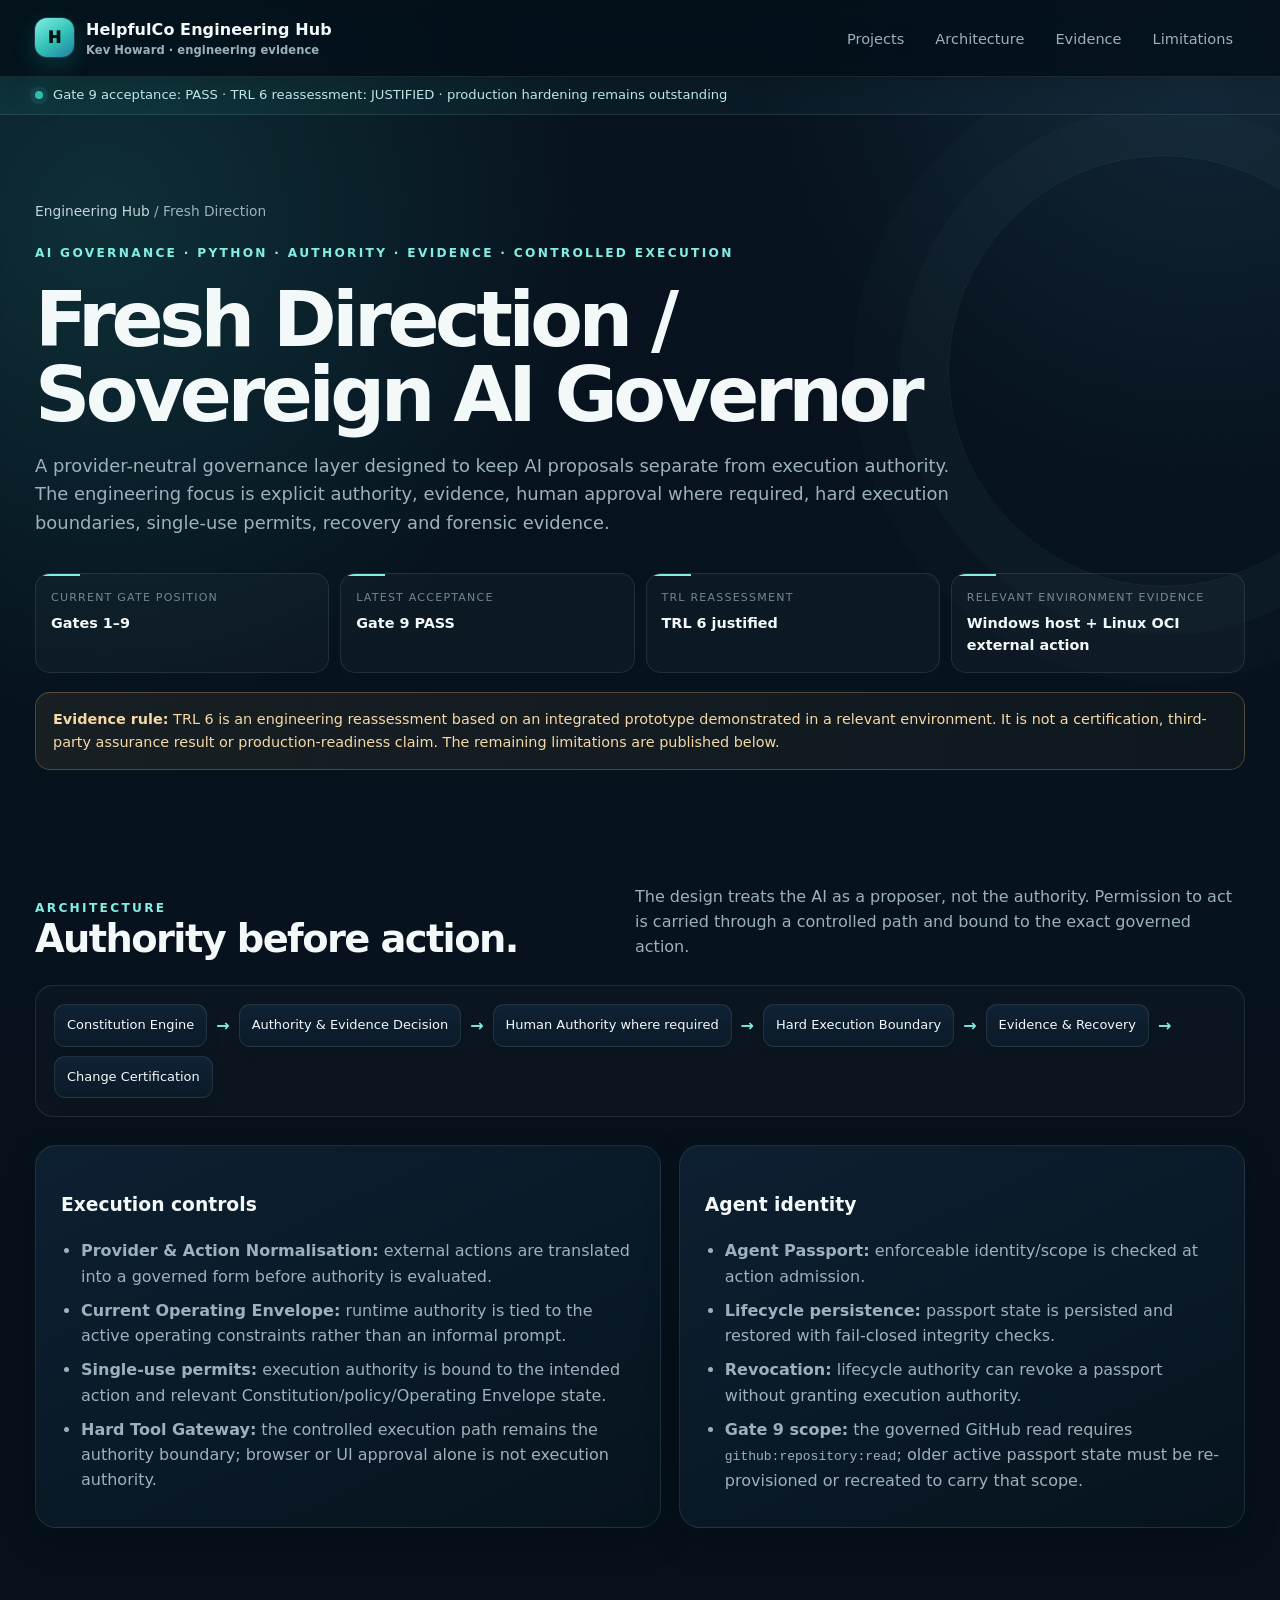
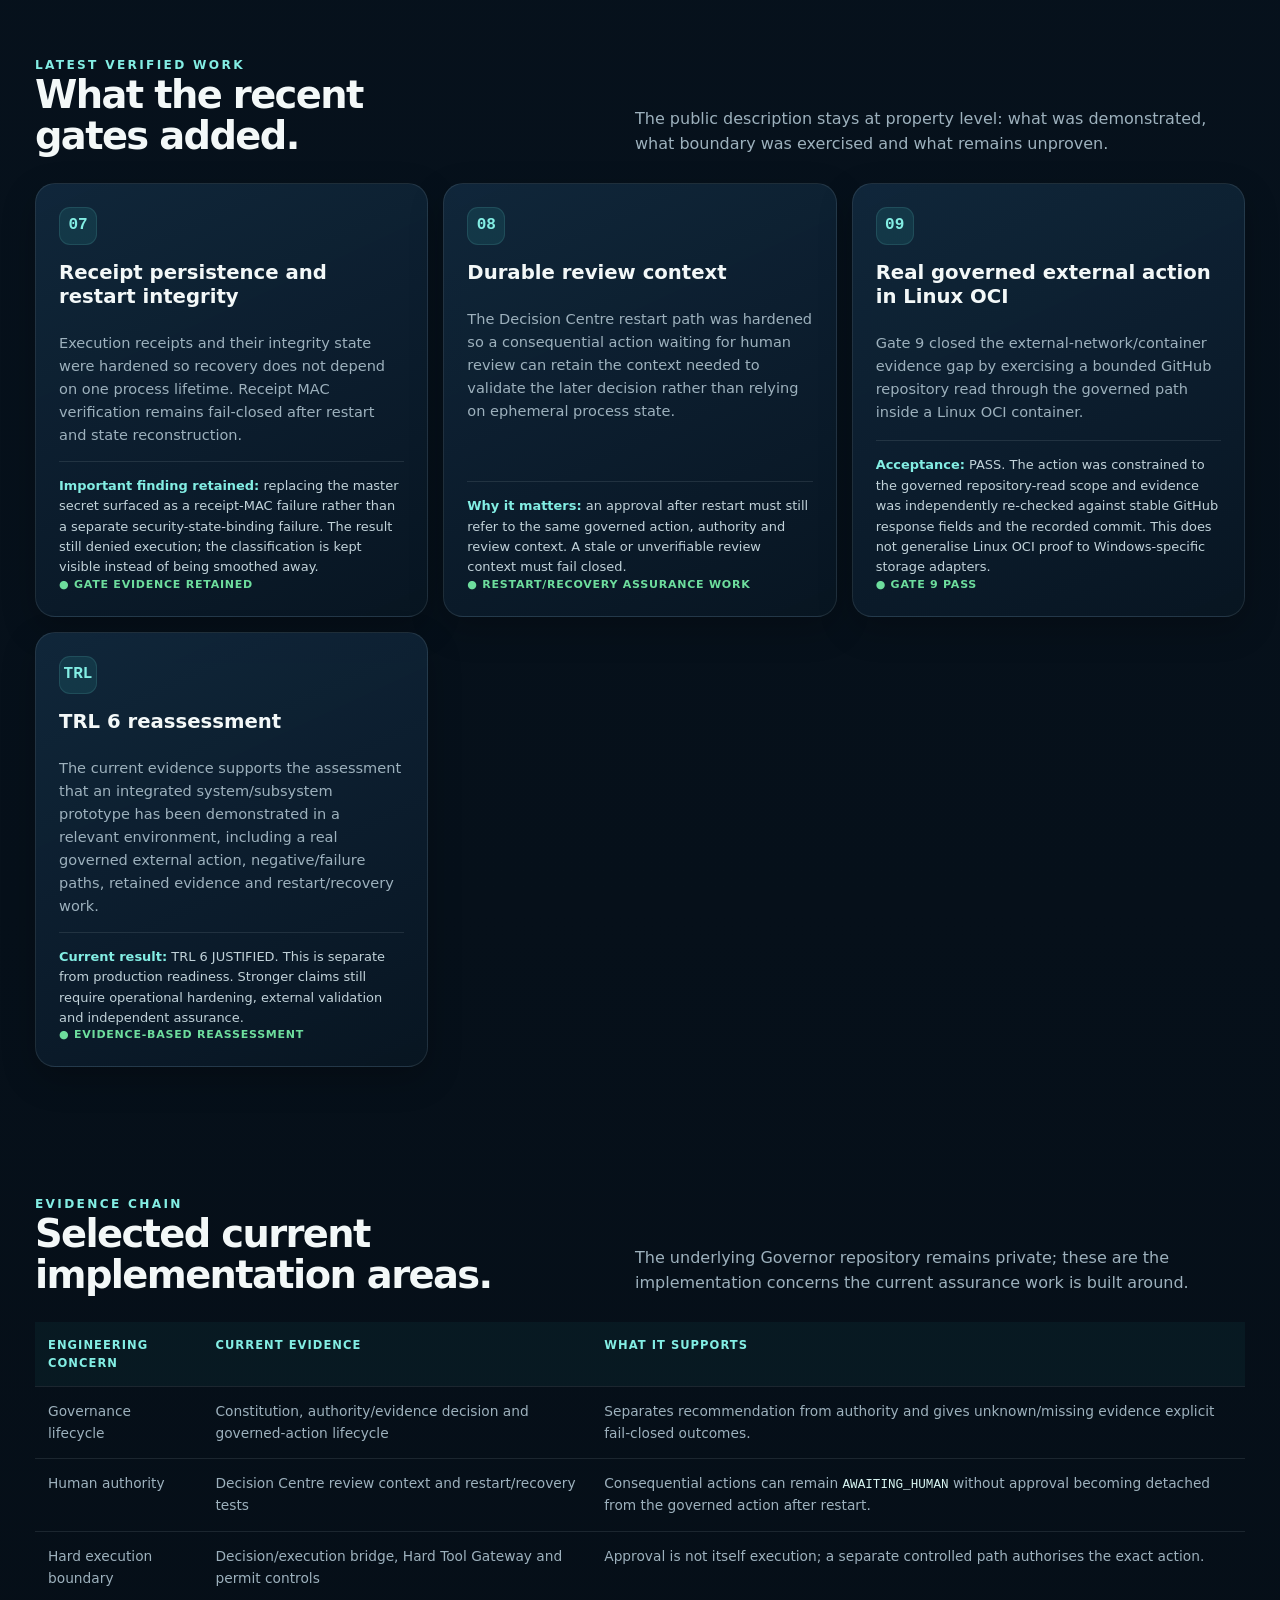
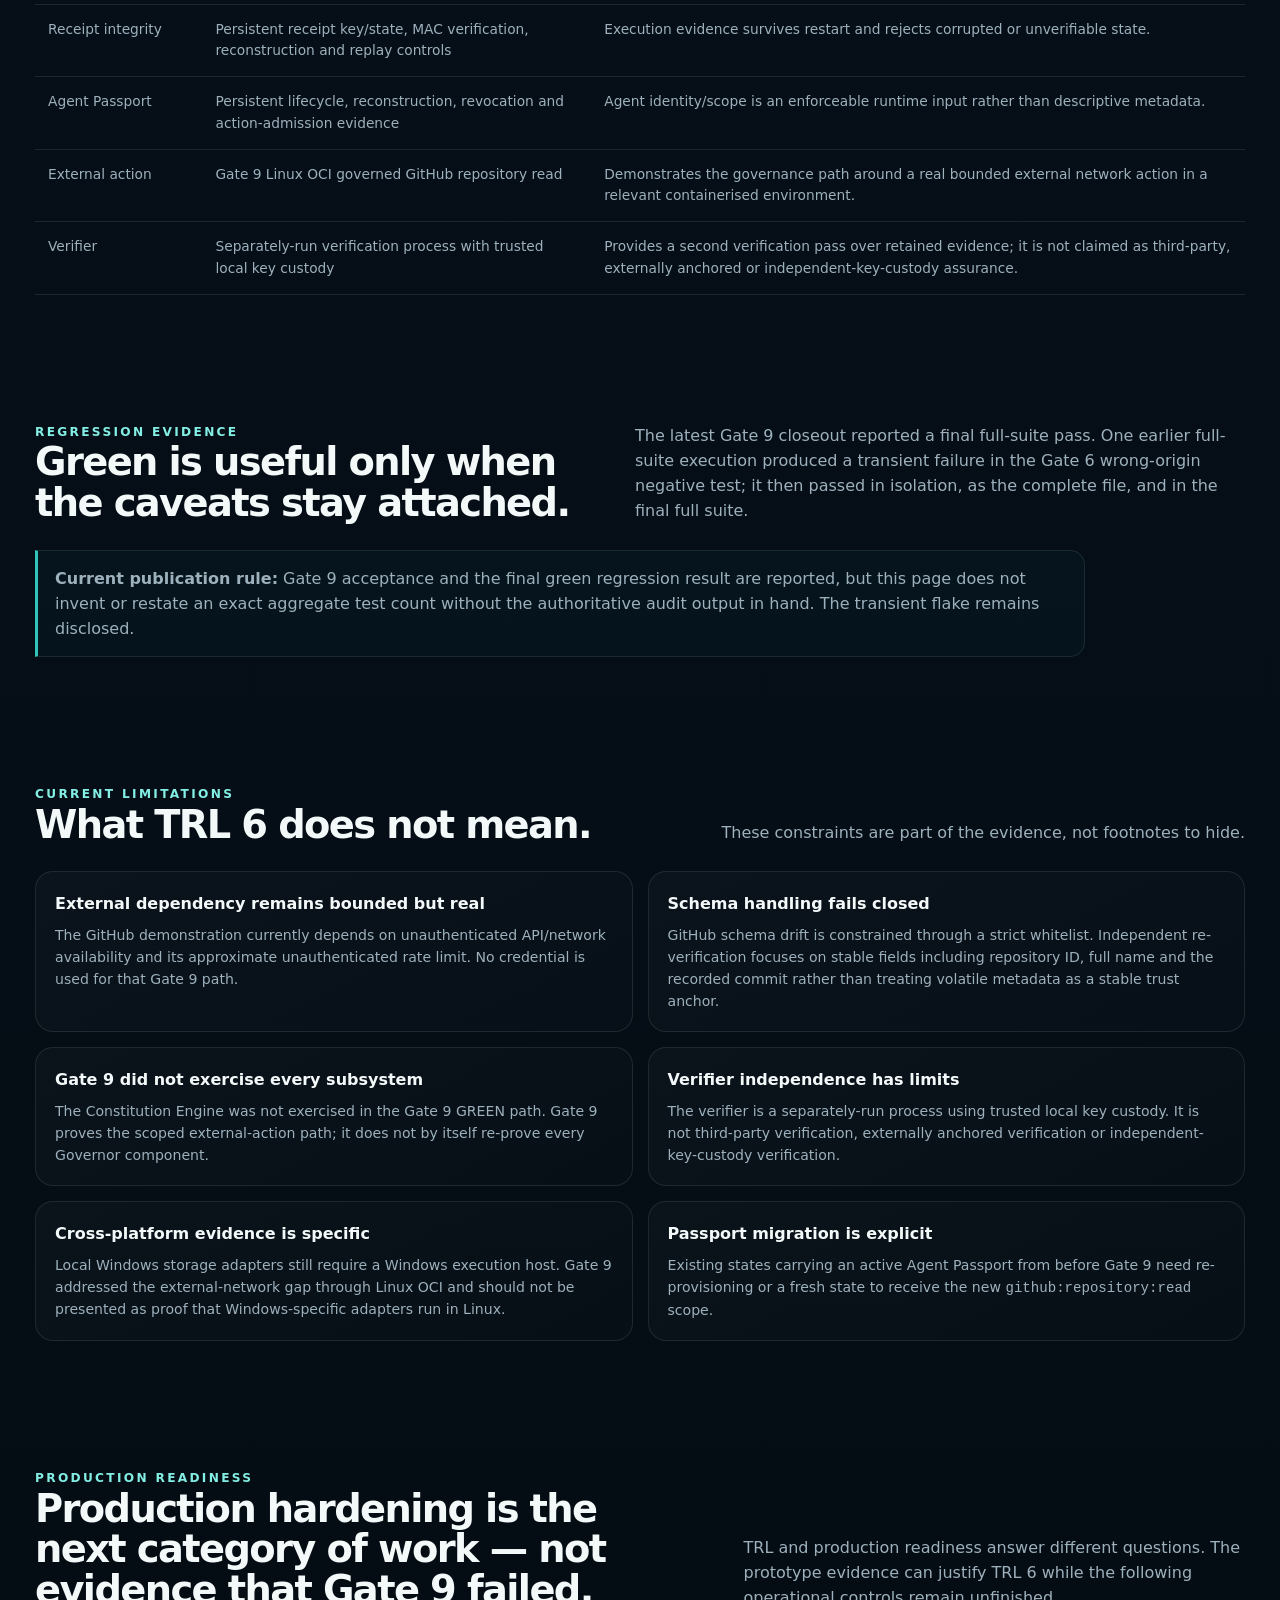
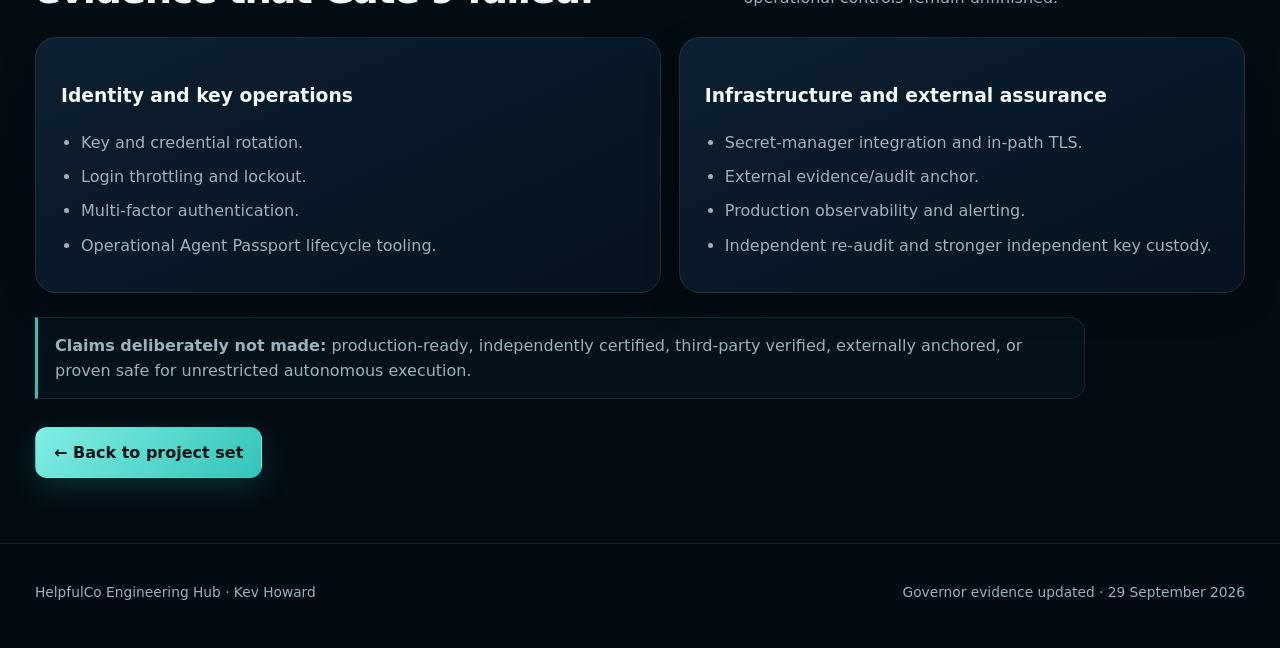
==== commit 57e80840: "Update Governor case study through Gate 9 and TRL 6 reassessment" ====
--- a/governor.html
+++ b/governor.html
@@ -4,66 +4,89 @@
   <meta charset="utf-8" />
   <meta name="viewport" content="width=device-width, initial-scale=1" />
   <title>Fresh Direction / Sovereign AI Governor | Engineering Case Study</title>
-  <meta name="description" content="Engineering evidence case study for the Fresh Direction / Sovereign AI Governor." />
+  <meta name="description" content="Engineering evidence case study for the Fresh Direction / Sovereign AI Governor, including Gate 9 governed external action evidence and the current TRL 6 reassessment." />
   <meta name="theme-color" content="#08131e" />
   <link rel="stylesheet" href="styles.css" />
 </head>
 <body>
   <a class="skip-link" href="#main">Skip to content</a>
-  <header class="site-header"><div class="container nav"><a class="brand" href="index.html"><span class="brand-mark">H</span><span>HelpfulCo Engineering Hub<small>Kev Howard · engineering evidence</small></span></a><nav class="nav-links"><a href="index.html#projects">Projects</a><a href="#problems">Problems</a><a href="#evidence">Evidence</a></nav></div></header>
-  <div class="status-strip"><div class="container"><span class="dot"></span><span>Static forensic evidence available · current full test pass count deliberately not claimed</span></div></div>
+  <header class="site-header"><div class="container nav"><a class="brand" href="index.html"><span class="brand-mark">H</span><span>HelpfulCo Engineering Hub<small>Kev Howard · engineering evidence</small></span></a><nav class="nav-links"><a href="index.html#projects">Projects</a><a href="#architecture">Architecture</a><a href="#evidence">Evidence</a><a href="#limits">Limitations</a></nav></div></header>
+  <div class="status-strip"><div class="container"><span class="dot"></span><span>Gate 9 acceptance: PASS · TRL 6 reassessment: JUSTIFIED · production hardening remains outstanding</span></div></div>
 
   <main id="main">
     <section class="case-hero">
       <div class="container">
         <div class="breadcrumb"><a href="index.html">Engineering Hub</a> / Fresh Direction</div>
-        <div class="kicker" style="margin-top:22px">AI governance · Python · reliability</div>
+        <div class="kicker" style="margin-top:22px">AI governance · Python · authority · evidence · controlled execution</div>
         <h1 class="case-title">Fresh Direction /<br/>Sovereign AI Governor</h1>
-        <p class="case-subtitle">A governance layer designed to stop an AI recommendation becoming a consequential action unless evidence, authority, policy and — where required — human approval are present. The strongest engineering story is not the UI; it is the controlled decision and execution path.</p>
+        <p class="case-subtitle">A provider-neutral governance layer designed to keep AI proposals separate from execution authority. The engineering focus is explicit authority, evidence, human approval where required, hard execution boundaries, single-use permits, recovery and forensic evidence.</p>
         <div class="meta-grid">
-          <div class="meta"><label>Audit repository</label><strong>fresh-direction-dev</strong></div>
-          <div class="meta"><label>Audit branch</label><strong>governor/demo-dashboard-phase8-9-integration</strong></div>
-          <div class="meta"><label>Audit HEAD</label><strong>fc89c0a1…f1b8</strong></div>
-          <div class="meta"><label>Runtime observed</label><strong>Python 3.12.10</strong></div>
+          <div class="meta"><label>Current gate position</label><strong>Gates 1–9</strong></div>
+          <div class="meta"><label>Latest acceptance</label><strong>Gate 9 PASS</strong></div>
+          <div class="meta"><label>TRL reassessment</label><strong>TRL 6 justified</strong></div>
+          <div class="meta"><label>Relevant environment evidence</label><strong>Windows host + Linux OCI external action</strong></div>
         </div>
-        <div class="notice"><strong>Evidence rule:</strong> this Hub page uses a read-only forensic repository audit. It does not claim a fresh full-suite pass count because that suite was not executed during the audit. Static test inventory is not presented as an executed result.</div>
+        <div class="notice"><strong>Evidence rule:</strong> TRL 6 is an engineering reassessment based on an integrated prototype demonstrated in a relevant environment. It is not a certification, third-party assurance result or production-readiness claim. The remaining limitations are published below.</div>
       </div>
     </section>
 
-    <section id="problems">
+    <section id="architecture">
       <div class="container">
-        <div class="section-head"><div><div class="kicker">Three engineering problems</div><h2>Why this project is worth discussing in an interview.</h2></div><p>Each problem is framed around a technical constraint, the architecture used to handle it, what worked in the implementation, and what is currently evidenced.</p></div>
+        <div class="section-head"><div><div class="kicker">Architecture</div><h2>Authority before action.</h2></div><p>The design treats the AI as a proposer, not the authority. Permission to act is carried through a controlled path and bound to the exact governed action.</p></div>
+        <div class="flow">
+          <span>Constitution Engine</span><b>→</b><span>Authority &amp; Evidence Decision</span><b>→</b><span>Human Authority where required</span><b>→</b><span>Hard Execution Boundary</span><b>→</b><span>Evidence &amp; Recovery</span><b>→</b><span>Change Certification</span>
+        </div>
+        <div class="practice" style="margin-top:28px">
+          <div class="practice-panel">
+            <h3>Execution controls</h3>
+            <ul>
+              <li><strong>Provider &amp; Action Normalisation:</strong> external actions are translated into a governed form before authority is evaluated.</li>
+              <li><strong>Current Operating Envelope:</strong> runtime authority is tied to the active operating constraints rather than an informal prompt.</li>
+              <li><strong>Single-use permits:</strong> execution authority is bound to the intended action and relevant Constitution/policy/Operating Envelope state.</li>
+              <li><strong>Hard Tool Gateway:</strong> the controlled execution path remains the authority boundary; browser or UI approval alone is not execution authority.</li>
+            </ul>
+          </div>
+          <div class="practice-panel">
+            <h3>Agent identity</h3>
+            <ul>
+              <li><strong>Agent Passport:</strong> enforceable identity/scope is checked at action admission.</li>
+              <li><strong>Lifecycle persistence:</strong> passport state is persisted and restored with fail-closed integrity checks.</li>
+              <li><strong>Revocation:</strong> lifecycle authority can revoke a passport without granting execution authority.</li>
+              <li><strong>Gate 9 scope:</strong> the governed GitHub read requires <code>github:repository:read</code>; older active passport state must be re-provisioned or recreated to carry that scope.</li>
+            </ul>
+          </div>
+        </div>
+      </div>
+    </section>
+
+    <section id="evidence">
+      <div class="container">
+        <div class="section-head"><div><div class="kicker">Latest verified work</div><h2>What the recent gates added.</h2></div><p>The public description stays at property level: what was demonstrated, what boundary was exercised and what remains unproven.</p></div>
         <div class="problem-grid">
-          <article class="problem"><div class="num">01</div><h3>How do you stop an AI proposal bypassing human authority?</h3><p>Separate decisioning from execution. The Decision Centre is non-executing; approval state and authority are carried into a bridge; the HardToolGateway remains the execution-authorisation boundary.</p><div class="evidence-note"><strong>What worked:</strong> The implementation keeps a decision or recommendation from becoming execution merely because the AI proposed it; the path into execution remains a separate, inspectable authorisation boundary.</div><div class="status verified">● Static implementation evidence</div></article>
-          <article class="problem"><div class="num">02</div><h3>How do you fail closed when evidence or approval is missing?</h3><p>The core lifecycle represents allowed, approval-required, blocked, malformed and unknown states. Execution security includes restricted/emergency safe states and approval consumption/replay controls rather than assuming success.</p><div class="evidence-note"><strong>What worked:</strong> Missing, malformed or unapproved states have explicit non-executing outcomes, so the system has a defined safe path instead of relying on optimistic fall-through.</div><div class="status verified">● Static implementation evidence</div></article>
-          <article class="problem"><div class="num">03</div><h3>How do you prove what happened after the decision?</h3><p>Authenticated evidence, authoritative SQLite state, MAC/hash-linked audit records, checkpoints and append-only ledger primitives create an evidence trail that can be inspected and reconstructed.</p><div class="evidence-note"><strong>What worked:</strong> Decision, authority and execution evidence are represented as retained records with integrity and checkpoint mechanisms, giving later inspection something concrete to reconstruct instead of relying on logs of convenience.</div><div class="status verified">● Static implementation evidence</div></article>
+          <article class="problem"><div class="num">07</div><h3>Receipt persistence and restart integrity</h3><p>Execution receipts and their integrity state were hardened so recovery does not depend on one process lifetime. Receipt MAC verification remains fail-closed after restart and state reconstruction.</p><div class="evidence-note"><strong>Important finding retained:</strong> replacing the master secret surfaced as a receipt-MAC failure rather than a separate security-state-binding failure. The result still denied execution; the classification is kept visible instead of being smoothed away.</div><div class="status verified">● Gate evidence retained</div></article>
+
+          <article class="problem"><div class="num">08</div><h3>Durable review context</h3><p>The Decision Centre restart path was hardened so a consequential action waiting for human review can retain the context needed to validate the later decision rather than relying on ephemeral process state.</p><div class="evidence-note"><strong>Why it matters:</strong> an approval after restart must still refer to the same governed action, authority and review context. A stale or unverifiable review context must fail closed.</div><div class="status verified">● Restart/recovery assurance work</div></article>
+
+          <article class="problem"><div class="num">09</div><h3>Real governed external action in Linux OCI</h3><p>Gate 9 closed the external-network/container evidence gap by exercising a bounded GitHub repository read through the governed path inside a Linux OCI container.</p><div class="evidence-note"><strong>Acceptance:</strong> PASS. The action was constrained to the governed repository-read scope and evidence was independently re-checked against stable GitHub response fields and the recorded commit. This does not generalise Linux OCI proof to Windows-specific storage adapters.</div><div class="status verified">● Gate 9 PASS</div></article>
+
+          <article class="problem"><div class="num">TRL</div><h3>TRL 6 reassessment</h3><p>The current evidence supports the assessment that an integrated system/subsystem prototype has been demonstrated in a relevant environment, including a real governed external action, negative/failure paths, retained evidence and restart/recovery work.</p><div class="evidence-note"><strong>Current result:</strong> TRL 6 JUSTIFIED. This is separate from production readiness. Stronger claims still require operational hardening, external validation and independent assurance.</div><div class="status verified">● Evidence-based reassessment</div></article>
         </div>
       </div>
     </section>
 
     <section>
       <div class="container">
-        <div class="section-head"><div><div class="kicker">Architecture snapshot</div><h2>Decision first. Execution last.</h2></div><p>A simplified view of the audited governance path. This public view keeps the decision path inspectable in text while the underlying repository remains private.</p></div>
-        <div class="flow">
-          <span>Governance request</span><b>→</b><span>Evidence</span><b>→</b><span>Assessment</span><b>→</b><span>Policy decision</span><b>→</b><span>Authority</span><b>→</b><span>Human approval when required</span><b>→</b><span>HardToolGateway</span><b>→</b><span>Execution result</span><b>→</b><span>Independent verification</span><b>→</b><span>Final audit record</span>
-        </div>
-      </div>
-    </section>
-
-    <section id="evidence">
-      <div class="container">
-        <div class="section-head"><div><div class="kicker">Repository evidence</div><h2>Selected implementation references.</h2></div><p>These references make the case study inspectable without dumping a private repository or pretending the static audit is a live certification.</p></div>
+        <div class="section-head"><div><div class="kicker">Evidence chain</div><h2>Selected current implementation areas.</h2></div><p>The underlying Governor repository remains private; these are the implementation concerns the current assurance work is built around.</p></div>
         <table class="evidence-table">
-          <thead><tr><th>Engineering concern</th><th>Implementation evidence</th><th>What it supports</th></tr></thead>
+          <thead><tr><th>Engineering concern</th><th>Current evidence</th><th>What it supports</th></tr></thead>
           <tbody>
-            <tr><td>Governance lifecycle</td><td><code>runtime/governor/level1.py</code></td><td>Request → evidence → assessment → policy → authorisation → approval → execution → verification → audit; explicit blocked/approval-required states.</td></tr>
-            <tr><td>Human decision workflow</td><td><code>runtime/governor/decision_centre.py</code><br/><code>runtime/governor/decision_workflow.py</code></td><td>Durable review/approval flow, escalation/expiry and fail-closed workflow states.</td></tr>
-            <tr><td>Hard execution boundary</td><td><code>runtime/governor/decision_execution_bridge.py</code><br/><code>runtime/governor/tool_gateway.py</code></td><td>Separates non-executing decisions from the gateway that issues execution authorisation.</td></tr>
-            <tr><td>Execution safety / replay</td><td><code>runtime/governor/execution_security.py</code></td><td>Normal/restricted/emergency-safe states, approval consumption, recovery and replay controls.</td></tr>
-            <tr><td>Authority & evidence authenticity</td><td><code>runtime/governor/authority.py</code><br/><code>runtime/governor/evidence_security.py</code></td><td>Trusted principals, authority sessions, evidence freshness/provenance and replay/conflict states.</td></tr>
-            <tr><td>Audit & recovery record</td><td><code>runtime/governor/authoritative_store.py</code><br/><code>runtime/governor/ledger.py</code></td><td>SQLite state transactions, digests/MACs/checkpoints plus append-only/hash-chain primitives.</td></tr>
-            <tr><td>Constitution / policy binding</td><td><code>runtime/governor/constitution.py</code><br/><code>runtime/governor/constitutional_release.py</code><br/><code>runtime/governor/policy_assurance.py</code></td><td>Constitution lifecycle, release digests and policy/version approval concepts.</td></tr>
-            <tr><td>Safe demonstration path</td><td><code>runtime/governor/agent_runtime.py</code><br/><code>runtime/governor/demo_runtime.py</code></td><td>Proposal states including blocked/awaiting-human/denied and simulated local demo tools.</td></tr>
+            <tr><td>Governance lifecycle</td><td>Constitution, authority/evidence decision and governed-action lifecycle</td><td>Separates recommendation from authority and gives unknown/missing evidence explicit fail-closed outcomes.</td></tr>
+            <tr><td>Human authority</td><td>Decision Centre review context and restart/recovery tests</td><td>Consequential actions can remain <code>AWAITING_HUMAN</code> without approval becoming detached from the governed action after restart.</td></tr>
+            <tr><td>Hard execution boundary</td><td>Decision/execution bridge, Hard Tool Gateway and permit controls</td><td>Approval is not itself execution; a separate controlled path authorises the exact action.</td></tr>
+            <tr><td>Receipt integrity</td><td>Persistent receipt key/state, MAC verification, reconstruction and replay controls</td><td>Execution evidence survives restart and rejects corrupted or unverifiable state.</td></tr>
+            <tr><td>Agent Passport</td><td>Persistent lifecycle, reconstruction, revocation and action-admission evidence</td><td>Agent identity/scope is an enforceable runtime input rather than descriptive metadata.</td></tr>
+            <tr><td>External action</td><td>Gate 9 Linux OCI governed GitHub repository read</td><td>Demonstrates the governance path around a real bounded external network action in a relevant containerised environment.</td></tr>
+            <tr><td>Verifier</td><td>Separately-run verification process with trusted local key custody</td><td>Provides a second verification pass over retained evidence; it is not claimed as third-party, externally anchored or independent-key-custody assurance.</td></tr>
           </tbody>
         </table>
       </div>
@@ -71,25 +94,38 @@
 
     <section>
       <div class="container">
-        <div class="section-head"><div><div class="kicker">Test evidence</div><h2>Where the verification work lives.</h2></div><p>The forensic pass identified the relevant suites but intentionally did not convert test definitions or historical reports into a new “tests passed” claim.</p></div>
-        <div class="callout">Relevant suites include <code>test_level1_approval_authorization.py</code>, <code>test_level1_deterministic_assessment.py</code>, <code>test_decision_execution_bridge.py</code>, <code>test_phase2_execution_security.py</code>, <code>test_phase2d_approval_authorization_assurance.py</code>, <code>test_phase2e_restart_recovery_fail_closed.py</code>, <code>test_evidence_contract.py</code>, <code>test_phase3_evidence_verification.py</code>, <code>test_phase4_authoritative_store.py</code>, <code>test_constitutional_assurance.py</code> and <code>test_constitutional_release.py</code>.</div>
+        <div class="section-head"><div><div class="kicker">Regression evidence</div><h2>Green is useful only when the caveats stay attached.</h2></div><p>The latest Gate 9 closeout reported a final full-suite pass. One earlier full-suite execution produced a transient failure in the Gate 6 wrong-origin negative test; it then passed in isolation, as the complete file, and in the final full suite.</p></div>
+        <div class="callout"><strong>Current publication rule:</strong> Gate 9 acceptance and the final green regression result are reported, but this page does not invent or restate an exact aggregate test count without the authoritative audit output in hand. The transient flake remains disclosed.</div>
+      </div>
+    </section>
+
+    <section id="limits">
+      <div class="container">
+        <div class="section-head"><div><div class="kicker">Current limitations</div><h2>What TRL 6 does not mean.</h2></div><p>These constraints are part of the evidence, not footnotes to hide.</p></div>
+        <div class="limits">
+          <div class="limit-card"><h3>External dependency remains bounded but real</h3><p>The GitHub demonstration currently depends on unauthenticated API/network availability and its approximate unauthenticated rate limit. No credential is used for that Gate 9 path.</p></div>
+          <div class="limit-card"><h3>Schema handling fails closed</h3><p>GitHub schema drift is constrained through a strict whitelist. Independent re-verification focuses on stable fields including repository ID, full name and the recorded commit rather than treating volatile metadata as a stable trust anchor.</p></div>
+          <div class="limit-card"><h3>Gate 9 did not exercise every subsystem</h3><p>The Constitution Engine was not exercised in the Gate 9 GREEN path. Gate 9 proves the scoped external-action path; it does not by itself re-prove every Governor component.</p></div>
+          <div class="limit-card"><h3>Verifier independence has limits</h3><p>The verifier is a separately-run process using trusted local key custody. It is not third-party verification, externally anchored verification or independent-key-custody verification.</p></div>
+          <div class="limit-card"><h3>Cross-platform evidence is specific</h3><p>Local Windows storage adapters still require a Windows execution host. Gate 9 addressed the external-network gap through Linux OCI and should not be presented as proof that Windows-specific adapters run in Linux.</p></div>
+          <div class="limit-card"><h3>Passport migration is explicit</h3><p>Existing states carrying an active Agent Passport from before Gate 9 need re-provisioning or a fresh state to receive the new <code>github:repository:read</code> scope.</p></div>
+        </div>
       </div>
     </section>
 
     <section>
       <div class="container">
-        <div class="section-head"><div><div class="kicker">Credibility matters</div><h2>Known limitations stay visible.</h2></div><p>A good engineering portfolio should show the edge of the evidence, not smooth it away.</p></div>
-        <div class="limits">
-          <div class="limit-card"><h3>Fresh full-suite status not established by this audit</h3><p>The audit was read-only and did not execute the current test suite. No current pass total is claimed here.</p></div>
-          <div class="limit-card"><h3>Static concerns still require targeted verification</h3><p>The audit flagged areas including payload-digest propagation, caller-controlled authority/time and execution-expiry handling for follow-up before any stronger public assurance claim.</p></div>
-          <div class="limit-card"><h3>Live action remains outside this demo story</h3><p>The employer demo should stay local/simulated and demonstrate the governance boundary rather than enabling live apply or live trading.</p></div>
-          <div class="limit-card"><h3>Private implementation stays private</h3><p>The Hub exposes architecture and selected evidence references, not the full private codebase.</p></div>
+        <div class="section-head"><div><div class="kicker">Production readiness</div><h2>Production hardening is the next category of work — not evidence that Gate 9 failed.</h2></div><p>TRL and production readiness answer different questions. The prototype evidence can justify TRL 6 while the following operational controls remain unfinished.</p></div>
+        <div class="practice">
+          <div class="practice-panel"><h3>Identity and key operations</h3><ul><li>Key and credential rotation.</li><li>Login throttling and lockout.</li><li>Multi-factor authentication.</li><li>Operational Agent Passport lifecycle tooling.</li></ul></div>
+          <div class="practice-panel"><h3>Infrastructure and external assurance</h3><ul><li>Secret-manager integration and in-path TLS.</li><li>External evidence/audit anchor.</li><li>Production observability and alerting.</li><li>Independent re-audit and stronger independent key custody.</li></ul></div>
         </div>
+        <div class="callout" style="margin-top:24px"><strong>Claims deliberately not made:</strong> production-ready, independently certified, third-party verified, externally anchored, or proven safe for unrestricted autonomous execution.</div>
         <div class="hero-actions" style="margin-top:28px"><a class="btn primary" href="index.html#projects">← Back to project set</a></div>
       </div>
     </section>
   </main>
 
-  <footer class="footer"><div class="container footer-row"><span>HelpfulCo Engineering Hub · Kev Howard</span><span>Governor audit snapshot · 25 September 2026</span></div></footer>
+  <footer class="footer"><div class="container footer-row"><span>HelpfulCo Engineering Hub · Kev Howard</span><span>Governor evidence updated · 29 September 2026</span></div></footer>
 </body>
-</html>
+</html>
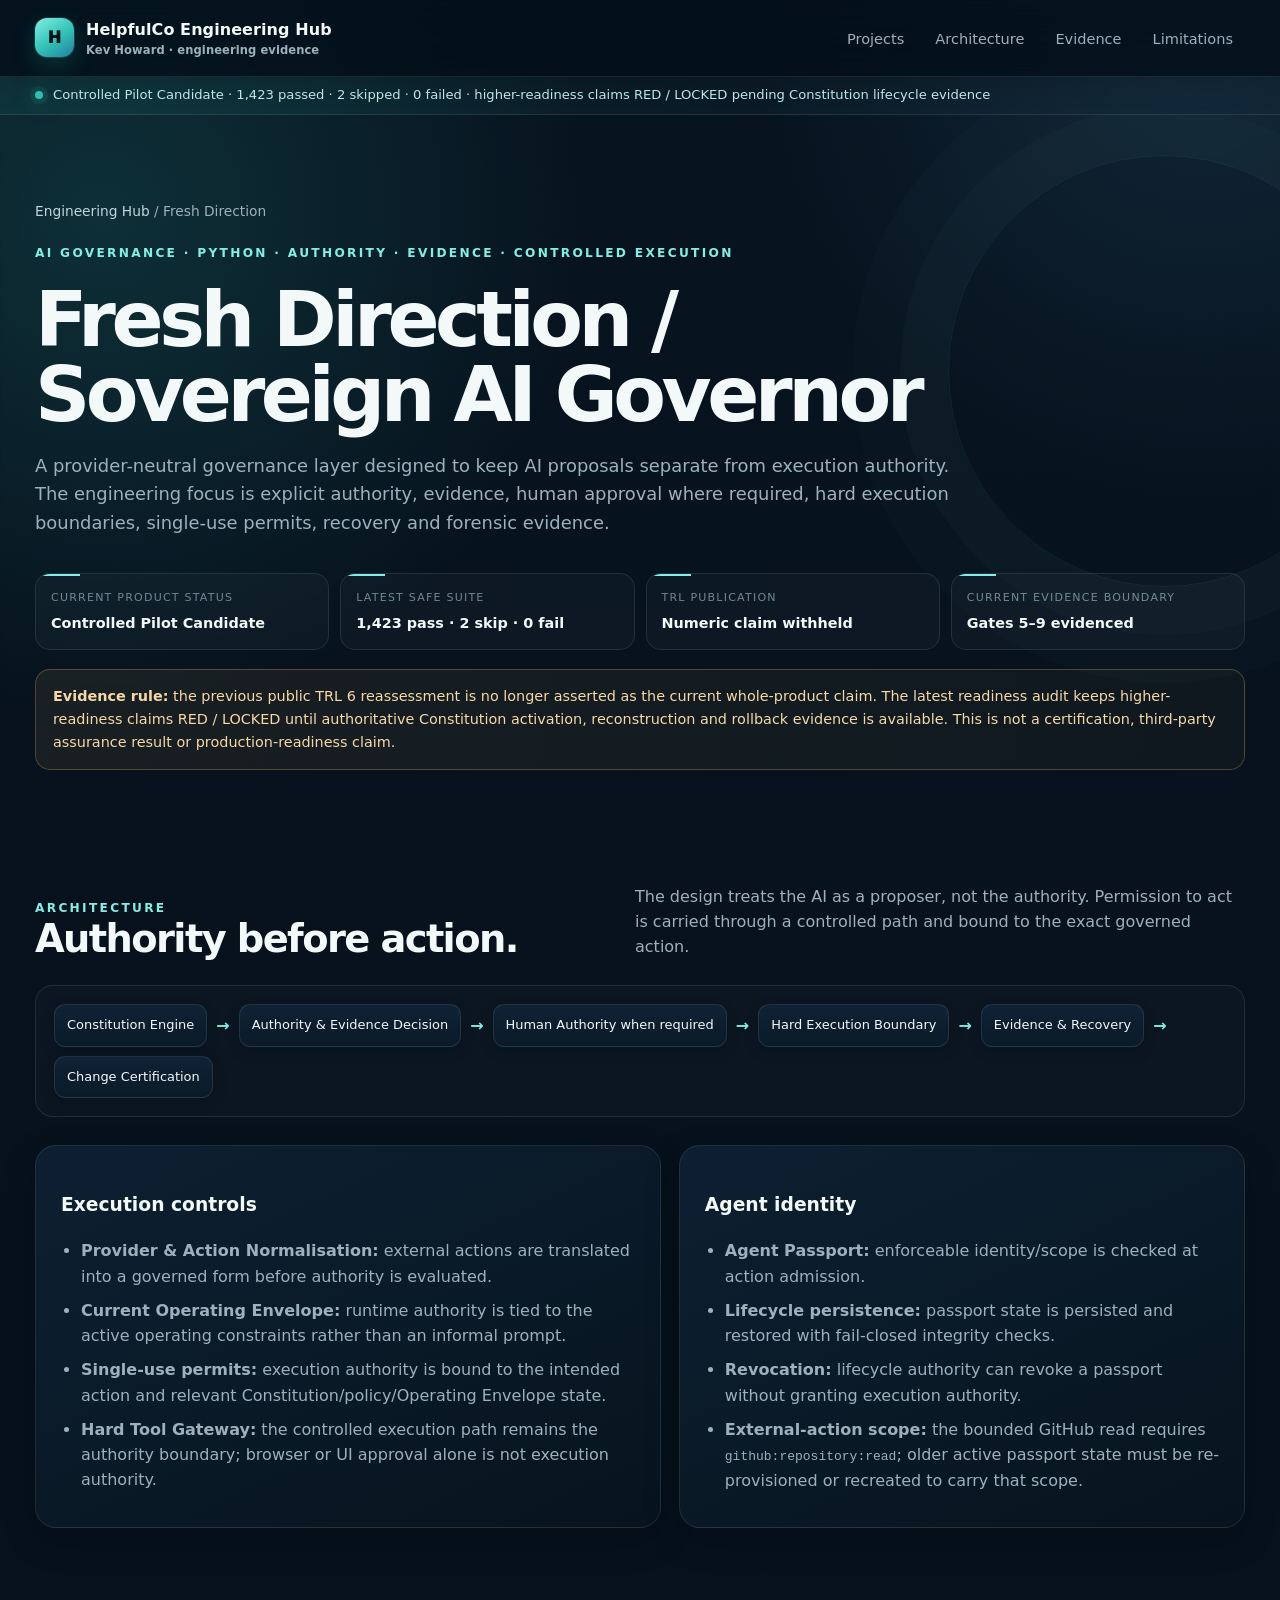
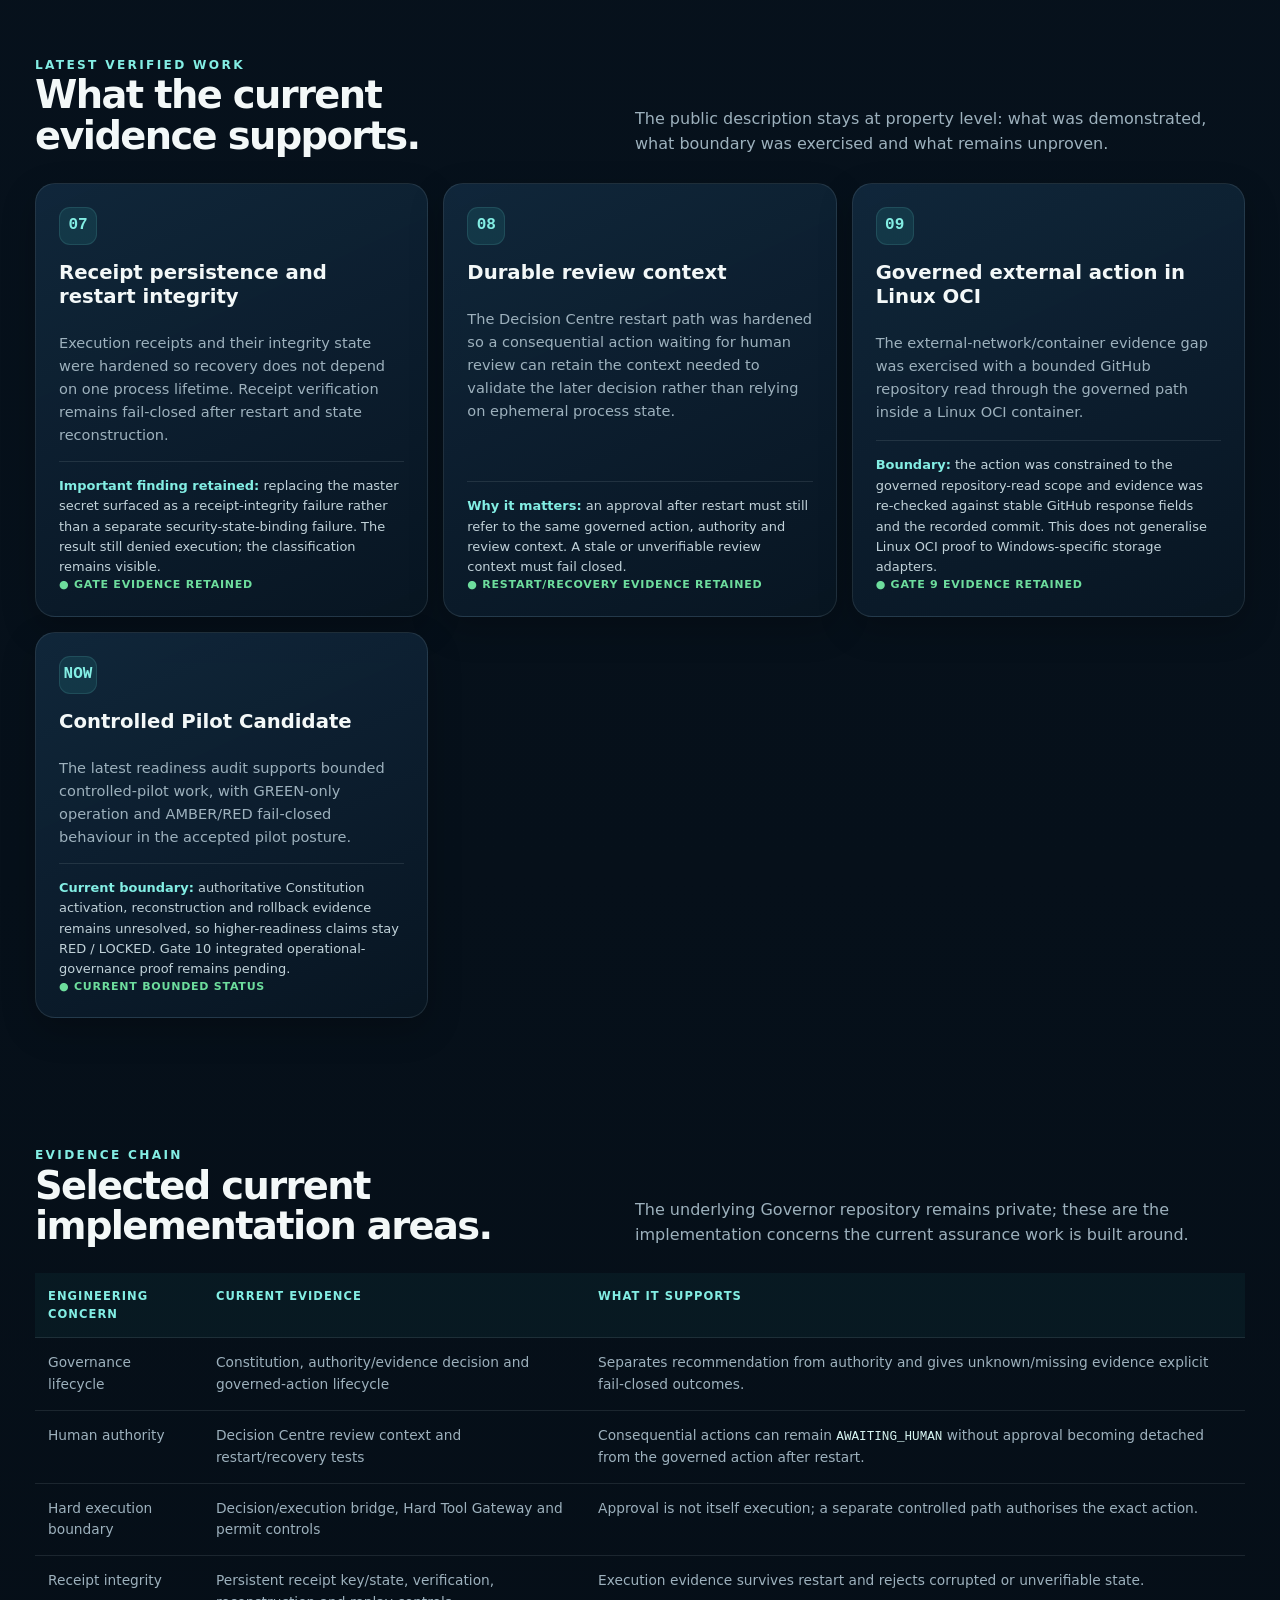
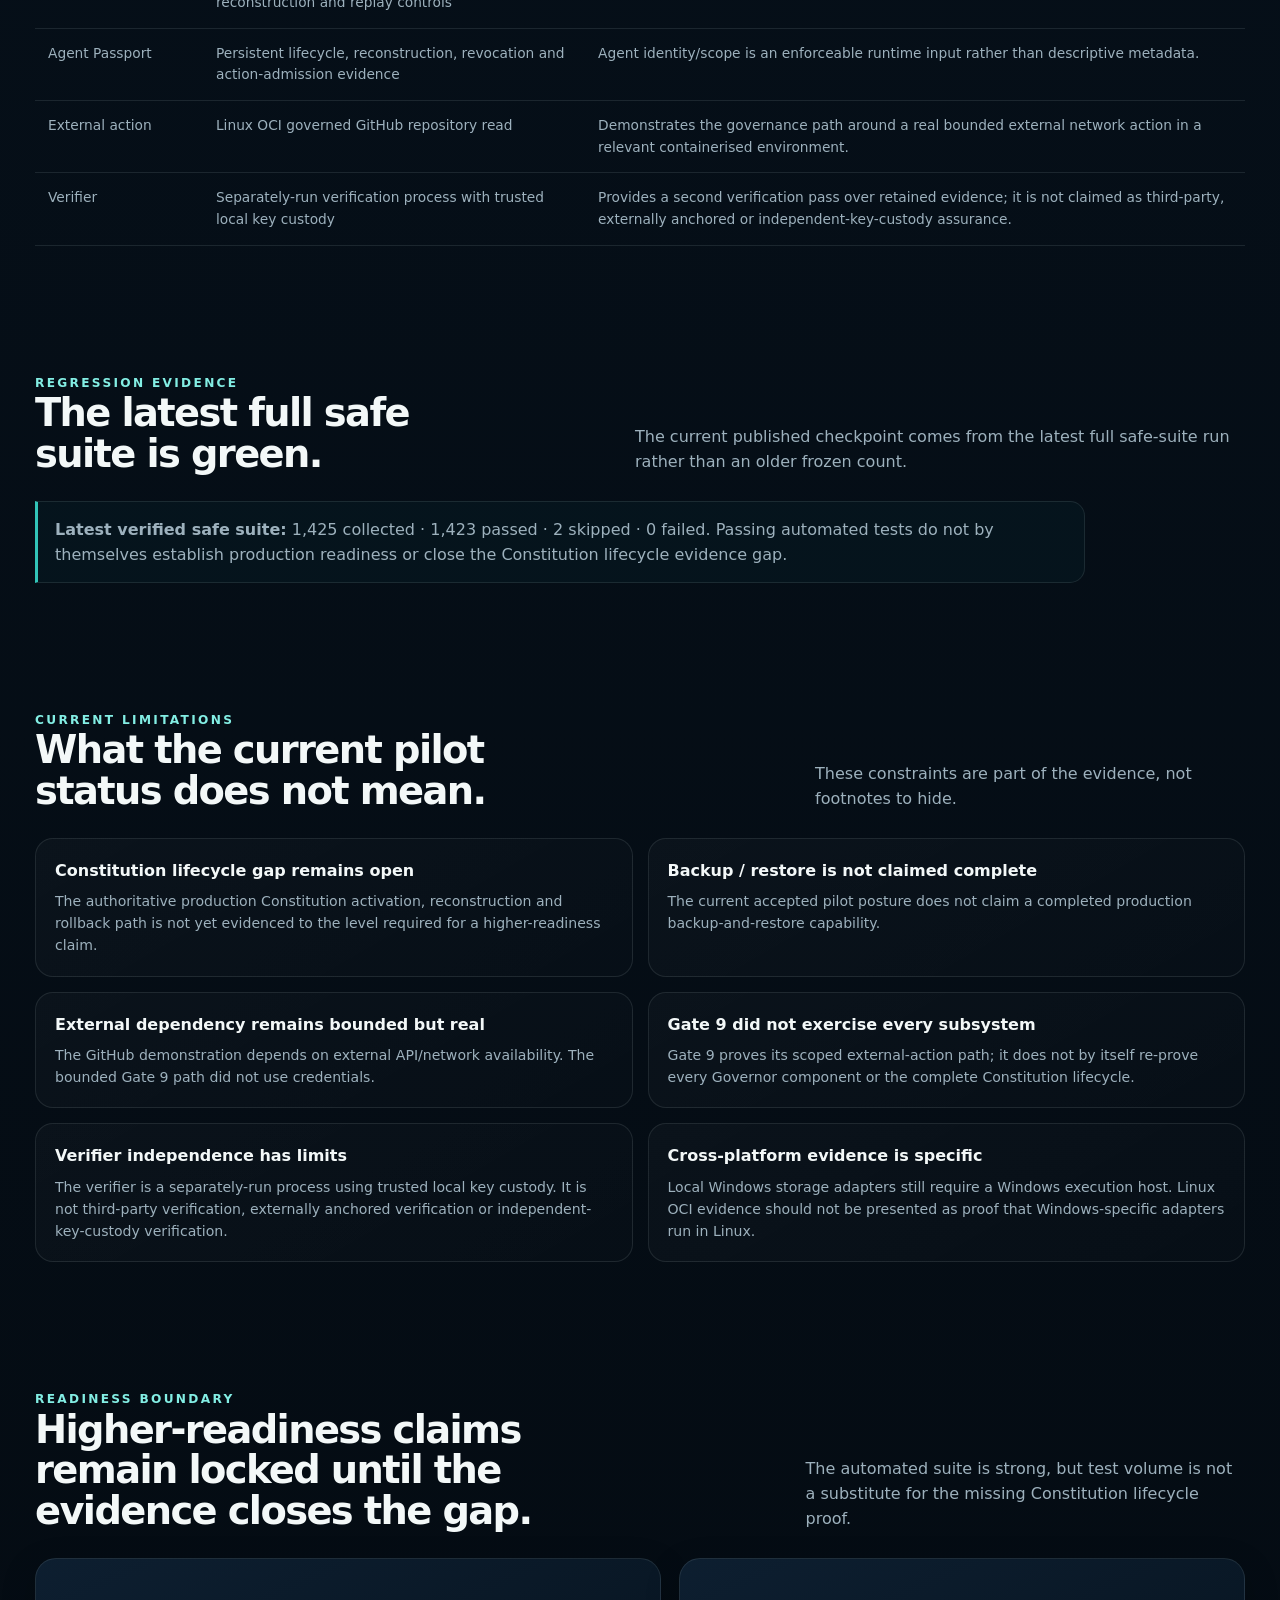
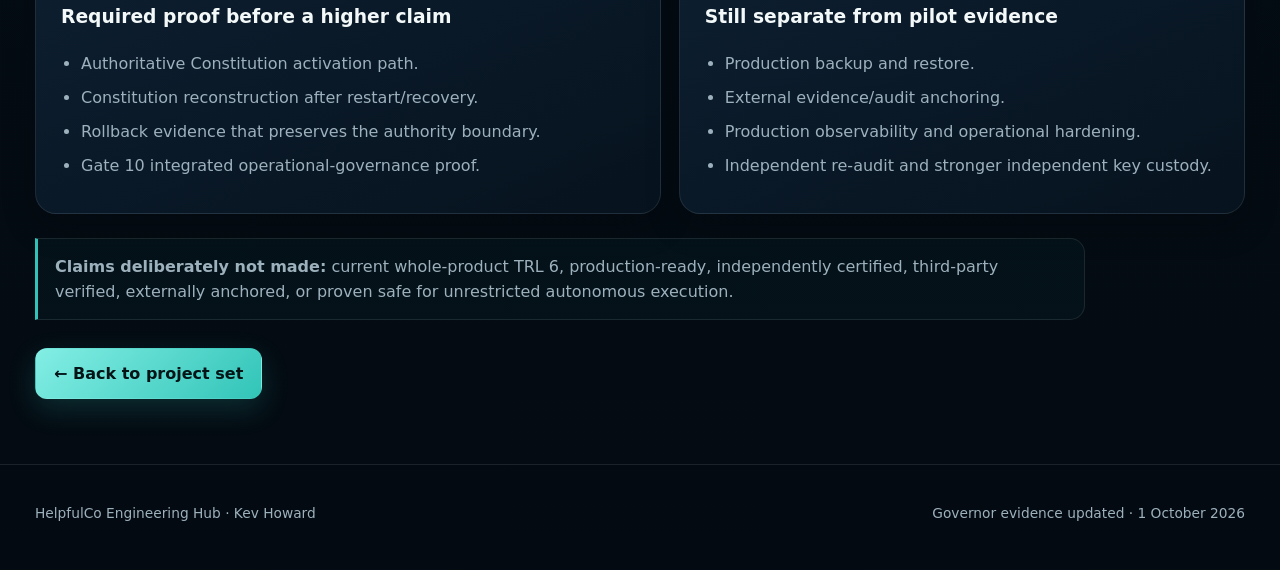
==== commit fef9eb3d: "governor: publish latest readiness and regression evidence" ====
--- a/governor.html
+++ b/governor.html
@@ -4,14 +4,14 @@
   <meta charset="utf-8" />
   <meta name="viewport" content="width=device-width, initial-scale=1" />
   <title>Fresh Direction / Sovereign AI Governor | Engineering Case Study</title>
-  <meta name="description" content="Engineering evidence case study for the Fresh Direction / Sovereign AI Governor, including Gate 9 governed external action evidence and the current TRL 6 reassessment." />
+  <meta name="description" content="Engineering evidence case study for Fresh Direction / Sovereign AI Governor: Controlled Pilot Candidate, latest safe suite 1,423 passed, 2 skipped, 0 failed, with higher readiness claims locked pending Constitution lifecycle evidence." />
   <meta name="theme-color" content="#08131e" />
   <link rel="stylesheet" href="styles.css" />
 </head>
 <body>
   <a class="skip-link" href="#main">Skip to content</a>
   <header class="site-header"><div class="container nav"><a class="brand" href="index.html"><span class="brand-mark">H</span><span>HelpfulCo Engineering Hub<small>Kev Howard · engineering evidence</small></span></a><nav class="nav-links"><a href="index.html#projects">Projects</a><a href="#architecture">Architecture</a><a href="#evidence">Evidence</a><a href="#limits">Limitations</a></nav></div></header>
-  <div class="status-strip"><div class="container"><span class="dot"></span><span>Gate 9 acceptance: PASS · TRL 6 reassessment: JUSTIFIED · production hardening remains outstanding</span></div></div>
+  <div class="status-strip"><div class="container"><span class="dot"></span><span>Controlled Pilot Candidate · 1,423 passed · 2 skipped · 0 failed · higher-readiness claims RED / LOCKED pending Constitution lifecycle evidence</span></div></div>
 
   <main id="main">
     <section class="case-hero">
@@ -21,12 +21,12 @@
         <h1 class="case-title">Fresh Direction /<br/>Sovereign AI Governor</h1>
         <p class="case-subtitle">A provider-neutral governance layer designed to keep AI proposals separate from execution authority. The engineering focus is explicit authority, evidence, human approval where required, hard execution boundaries, single-use permits, recovery and forensic evidence.</p>
         <div class="meta-grid">
-          <div class="meta"><label>Current gate position</label><strong>Gates 1–9</strong></div>
-          <div class="meta"><label>Latest acceptance</label><strong>Gate 9 PASS</strong></div>
-          <div class="meta"><label>TRL reassessment</label><strong>TRL 6 justified</strong></div>
-          <div class="meta"><label>Relevant environment evidence</label><strong>Windows host + Linux OCI external action</strong></div>
+          <div class="meta"><label>Current product status</label><strong>Controlled Pilot Candidate</strong></div>
+          <div class="meta"><label>Latest safe suite</label><strong>1,423 pass · 2 skip · 0 fail</strong></div>
+          <div class="meta"><label>TRL publication</label><strong>Numeric claim withheld</strong></div>
+          <div class="meta"><label>Current evidence boundary</label><strong>Gates 5–9 evidenced</strong></div>
         </div>
-        <div class="notice"><strong>Evidence rule:</strong> TRL 6 is an engineering reassessment based on an integrated prototype demonstrated in a relevant environment. It is not a certification, third-party assurance result or production-readiness claim. The remaining limitations are published below.</div>
+        <div class="notice"><strong>Evidence rule:</strong> the previous public TRL 6 reassessment is no longer asserted as the current whole-product claim. The latest readiness audit keeps higher-readiness claims RED / LOCKED until authoritative Constitution activation, reconstruction and rollback evidence is available. This is not a certification, third-party assurance result or production-readiness claim.</div>
       </div>
     </section>
 
@@ -34,7 +34,7 @@
       <div class="container">
         <div class="section-head"><div><div class="kicker">Architecture</div><h2>Authority before action.</h2></div><p>The design treats the AI as a proposer, not the authority. Permission to act is carried through a controlled path and bound to the exact governed action.</p></div>
         <div class="flow">
-          <span>Constitution Engine</span><b>→</b><span>Authority &amp; Evidence Decision</span><b>→</b><span>Human Authority where required</span><b>→</b><span>Hard Execution Boundary</span><b>→</b><span>Evidence &amp; Recovery</span><b>→</b><span>Change Certification</span>
+          <span>Constitution Engine</span><b>→</b><span>Authority &amp; Evidence Decision</span><b>→</b><span>Human Authority when required</span><b>→</b><span>Hard Execution Boundary</span><b>→</b><span>Evidence &amp; Recovery</span><b>→</b><span>Change Certification</span>
         </div>
         <div class="practice" style="margin-top:28px">
           <div class="practice-panel">
@@ -52,7 +52,7 @@
               <li><strong>Agent Passport:</strong> enforceable identity/scope is checked at action admission.</li>
               <li><strong>Lifecycle persistence:</strong> passport state is persisted and restored with fail-closed integrity checks.</li>
               <li><strong>Revocation:</strong> lifecycle authority can revoke a passport without granting execution authority.</li>
-              <li><strong>Gate 9 scope:</strong> the governed GitHub read requires <code>github:repository:read</code>; older active passport state must be re-provisioned or recreated to carry that scope.</li>
+              <li><strong>External-action scope:</strong> the bounded GitHub read requires <code>github:repository:read</code>; older active passport state must be re-provisioned or recreated to carry that scope.</li>
             </ul>
           </div>
         </div>
@@ -61,15 +61,15 @@
 
     <section id="evidence">
       <div class="container">
-        <div class="section-head"><div><div class="kicker">Latest verified work</div><h2>What the recent gates added.</h2></div><p>The public description stays at property level: what was demonstrated, what boundary was exercised and what remains unproven.</p></div>
+        <div class="section-head"><div><div class="kicker">Latest verified work</div><h2>What the current evidence supports.</h2></div><p>The public description stays at property level: what was demonstrated, what boundary was exercised and what remains unproven.</p></div>
         <div class="problem-grid">
-          <article class="problem"><div class="num">07</div><h3>Receipt persistence and restart integrity</h3><p>Execution receipts and their integrity state were hardened so recovery does not depend on one process lifetime. Receipt MAC verification remains fail-closed after restart and state reconstruction.</p><div class="evidence-note"><strong>Important finding retained:</strong> replacing the master secret surfaced as a receipt-MAC failure rather than a separate security-state-binding failure. The result still denied execution; the classification is kept visible instead of being smoothed away.</div><div class="status verified">● Gate evidence retained</div></article>
+          <article class="problem"><div class="num">07</div><h3>Receipt persistence and restart integrity</h3><p>Execution receipts and their integrity state were hardened so recovery does not depend on one process lifetime. Receipt verification remains fail-closed after restart and state reconstruction.</p><div class="evidence-note"><strong>Important finding retained:</strong> replacing the master secret surfaced as a receipt-integrity failure rather than a separate security-state-binding failure. The result still denied execution; the classification remains visible.</div><div class="status verified">● Gate evidence retained</div></article>
 
-          <article class="problem"><div class="num">08</div><h3>Durable review context</h3><p>The Decision Centre restart path was hardened so a consequential action waiting for human review can retain the context needed to validate the later decision rather than relying on ephemeral process state.</p><div class="evidence-note"><strong>Why it matters:</strong> an approval after restart must still refer to the same governed action, authority and review context. A stale or unverifiable review context must fail closed.</div><div class="status verified">● Restart/recovery assurance work</div></article>
+          <article class="problem"><div class="num">08</div><h3>Durable review context</h3><p>The Decision Centre restart path was hardened so a consequential action waiting for human review can retain the context needed to validate the later decision rather than relying on ephemeral process state.</p><div class="evidence-note"><strong>Why it matters:</strong> an approval after restart must still refer to the same governed action, authority and review context. A stale or unverifiable review context must fail closed.</div><div class="status verified">● Restart/recovery evidence retained</div></article>
 
-          <article class="problem"><div class="num">09</div><h3>Real governed external action in Linux OCI</h3><p>Gate 9 closed the external-network/container evidence gap by exercising a bounded GitHub repository read through the governed path inside a Linux OCI container.</p><div class="evidence-note"><strong>Acceptance:</strong> PASS. The action was constrained to the governed repository-read scope and evidence was independently re-checked against stable GitHub response fields and the recorded commit. This does not generalise Linux OCI proof to Windows-specific storage adapters.</div><div class="status verified">● Gate 9 PASS</div></article>
+          <article class="problem"><div class="num">09</div><h3>Governed external action in Linux OCI</h3><p>The external-network/container evidence gap was exercised with a bounded GitHub repository read through the governed path inside a Linux OCI container.</p><div class="evidence-note"><strong>Boundary:</strong> the action was constrained to the governed repository-read scope and evidence was re-checked against stable GitHub response fields and the recorded commit. This does not generalise Linux OCI proof to Windows-specific storage adapters.</div><div class="status verified">● Gate 9 evidence retained</div></article>
 
-          <article class="problem"><div class="num">TRL</div><h3>TRL 6 reassessment</h3><p>The current evidence supports the assessment that an integrated system/subsystem prototype has been demonstrated in a relevant environment, including a real governed external action, negative/failure paths, retained evidence and restart/recovery work.</p><div class="evidence-note"><strong>Current result:</strong> TRL 6 JUSTIFIED. This is separate from production readiness. Stronger claims still require operational hardening, external validation and independent assurance.</div><div class="status verified">● Evidence-based reassessment</div></article>
+          <article class="problem"><div class="num">NOW</div><h3>Controlled Pilot Candidate</h3><p>The latest readiness audit supports bounded controlled-pilot work, with GREEN-only operation and AMBER/RED fail-closed behaviour in the accepted pilot posture.</p><div class="evidence-note"><strong>Current boundary:</strong> authoritative Constitution activation, reconstruction and rollback evidence remains unresolved, so higher-readiness claims stay RED / LOCKED. Gate 10 integrated operational-governance proof remains pending.</div><div class="status verified">● Current bounded status</div></article>
         </div>
       </div>
     </section>
@@ -83,9 +83,9 @@
             <tr><td>Governance lifecycle</td><td>Constitution, authority/evidence decision and governed-action lifecycle</td><td>Separates recommendation from authority and gives unknown/missing evidence explicit fail-closed outcomes.</td></tr>
             <tr><td>Human authority</td><td>Decision Centre review context and restart/recovery tests</td><td>Consequential actions can remain <code>AWAITING_HUMAN</code> without approval becoming detached from the governed action after restart.</td></tr>
             <tr><td>Hard execution boundary</td><td>Decision/execution bridge, Hard Tool Gateway and permit controls</td><td>Approval is not itself execution; a separate controlled path authorises the exact action.</td></tr>
-            <tr><td>Receipt integrity</td><td>Persistent receipt key/state, MAC verification, reconstruction and replay controls</td><td>Execution evidence survives restart and rejects corrupted or unverifiable state.</td></tr>
+            <tr><td>Receipt integrity</td><td>Persistent receipt key/state, verification, reconstruction and replay controls</td><td>Execution evidence survives restart and rejects corrupted or unverifiable state.</td></tr>
             <tr><td>Agent Passport</td><td>Persistent lifecycle, reconstruction, revocation and action-admission evidence</td><td>Agent identity/scope is an enforceable runtime input rather than descriptive metadata.</td></tr>
-            <tr><td>External action</td><td>Gate 9 Linux OCI governed GitHub repository read</td><td>Demonstrates the governance path around a real bounded external network action in a relevant containerised environment.</td></tr>
+            <tr><td>External action</td><td>Linux OCI governed GitHub repository read</td><td>Demonstrates the governance path around a real bounded external network action in a relevant containerised environment.</td></tr>
             <tr><td>Verifier</td><td>Separately-run verification process with trusted local key custody</td><td>Provides a second verification pass over retained evidence; it is not claimed as third-party, externally anchored or independent-key-custody assurance.</td></tr>
           </tbody>
         </table>
@@ -94,38 +94,38 @@
 
     <section>
       <div class="container">
-        <div class="section-head"><div><div class="kicker">Regression evidence</div><h2>Green is useful only when the caveats stay attached.</h2></div><p>The latest Gate 9 closeout reported a final full-suite pass. One earlier full-suite execution produced a transient failure in the Gate 6 wrong-origin negative test; it then passed in isolation, as the complete file, and in the final full suite.</p></div>
-        <div class="callout"><strong>Current publication rule:</strong> Gate 9 acceptance and the final green regression result are reported, but this page does not invent or restate an exact aggregate test count without the authoritative audit output in hand. The transient flake remains disclosed.</div>
+        <div class="section-head"><div><div class="kicker">Regression evidence</div><h2>The latest full safe suite is green.</h2></div><p>The current published checkpoint comes from the latest full safe-suite run rather than an older frozen count.</p></div>
+        <div class="callout"><strong>Latest verified safe suite:</strong> 1,425 collected · 1,423 passed · 2 skipped · 0 failed. Passing automated tests do not by themselves establish production readiness or close the Constitution lifecycle evidence gap.</div>
       </div>
     </section>
 
     <section id="limits">
       <div class="container">
-        <div class="section-head"><div><div class="kicker">Current limitations</div><h2>What TRL 6 does not mean.</h2></div><p>These constraints are part of the evidence, not footnotes to hide.</p></div>
+        <div class="section-head"><div><div class="kicker">Current limitations</div><h2>What the current pilot status does not mean.</h2></div><p>These constraints are part of the evidence, not footnotes to hide.</p></div>
         <div class="limits">
-          <div class="limit-card"><h3>External dependency remains bounded but real</h3><p>The GitHub demonstration currently depends on unauthenticated API/network availability and its approximate unauthenticated rate limit. No credential is used for that Gate 9 path.</p></div>
-          <div class="limit-card"><h3>Schema handling fails closed</h3><p>GitHub schema drift is constrained through a strict whitelist. Independent re-verification focuses on stable fields including repository ID, full name and the recorded commit rather than treating volatile metadata as a stable trust anchor.</p></div>
-          <div class="limit-card"><h3>Gate 9 did not exercise every subsystem</h3><p>The Constitution Engine was not exercised in the Gate 9 GREEN path. Gate 9 proves the scoped external-action path; it does not by itself re-prove every Governor component.</p></div>
+          <div class="limit-card"><h3>Constitution lifecycle gap remains open</h3><p>The authoritative production Constitution activation, reconstruction and rollback path is not yet evidenced to the level required for a higher-readiness claim.</p></div>
+          <div class="limit-card"><h3>Backup / restore is not claimed complete</h3><p>The current accepted pilot posture does not claim a completed production backup-and-restore capability.</p></div>
+          <div class="limit-card"><h3>External dependency remains bounded but real</h3><p>The GitHub demonstration depends on external API/network availability. The bounded Gate 9 path did not use credentials.</p></div>
+          <div class="limit-card"><h3>Gate 9 did not exercise every subsystem</h3><p>Gate 9 proves its scoped external-action path; it does not by itself re-prove every Governor component or the complete Constitution lifecycle.</p></div>
           <div class="limit-card"><h3>Verifier independence has limits</h3><p>The verifier is a separately-run process using trusted local key custody. It is not third-party verification, externally anchored verification or independent-key-custody verification.</p></div>
-          <div class="limit-card"><h3>Cross-platform evidence is specific</h3><p>Local Windows storage adapters still require a Windows execution host. Gate 9 addressed the external-network gap through Linux OCI and should not be presented as proof that Windows-specific adapters run in Linux.</p></div>
-          <div class="limit-card"><h3>Passport migration is explicit</h3><p>Existing states carrying an active Agent Passport from before Gate 9 need re-provisioning or a fresh state to receive the new <code>github:repository:read</code> scope.</p></div>
+          <div class="limit-card"><h3>Cross-platform evidence is specific</h3><p>Local Windows storage adapters still require a Windows execution host. Linux OCI evidence should not be presented as proof that Windows-specific adapters run in Linux.</p></div>
         </div>
       </div>
     </section>
 
     <section>
       <div class="container">
-        <div class="section-head"><div><div class="kicker">Production readiness</div><h2>Production hardening is the next category of work — not evidence that Gate 9 failed.</h2></div><p>TRL and production readiness answer different questions. The prototype evidence can justify TRL 6 while the following operational controls remain unfinished.</p></div>
+        <div class="section-head"><div><div class="kicker">Readiness boundary</div><h2>Higher-readiness claims remain locked until the evidence closes the gap.</h2></div><p>The automated suite is strong, but test volume is not a substitute for the missing Constitution lifecycle proof.</p></div>
         <div class="practice">
-          <div class="practice-panel"><h3>Identity and key operations</h3><ul><li>Key and credential rotation.</li><li>Login throttling and lockout.</li><li>Multi-factor authentication.</li><li>Operational Agent Passport lifecycle tooling.</li></ul></div>
-          <div class="practice-panel"><h3>Infrastructure and external assurance</h3><ul><li>Secret-manager integration and in-path TLS.</li><li>External evidence/audit anchor.</li><li>Production observability and alerting.</li><li>Independent re-audit and stronger independent key custody.</li></ul></div>
+          <div class="practice-panel"><h3>Required proof before a higher claim</h3><ul><li>Authoritative Constitution activation path.</li><li>Constitution reconstruction after restart/recovery.</li><li>Rollback evidence that preserves the authority boundary.</li><li>Gate 10 integrated operational-governance proof.</li></ul></div>
+          <div class="practice-panel"><h3>Still separate from pilot evidence</h3><ul><li>Production backup and restore.</li><li>External evidence/audit anchoring.</li><li>Production observability and operational hardening.</li><li>Independent re-audit and stronger independent key custody.</li></ul></div>
         </div>
-        <div class="callout" style="margin-top:24px"><strong>Claims deliberately not made:</strong> production-ready, independently certified, third-party verified, externally anchored, or proven safe for unrestricted autonomous execution.</div>
+        <div class="callout" style="margin-top:24px"><strong>Claims deliberately not made:</strong> current whole-product TRL 6, production-ready, independently certified, third-party verified, externally anchored, or proven safe for unrestricted autonomous execution.</div>
         <div class="hero-actions" style="margin-top:28px"><a class="btn primary" href="index.html#projects">← Back to project set</a></div>
       </div>
     </section>
   </main>
 
-  <footer class="footer"><div class="container footer-row"><span>HelpfulCo Engineering Hub · Kev Howard</span><span>Governor evidence updated · 29 September 2026</span></div></footer>
+  <footer class="footer"><div class="container footer-row"><span>HelpfulCo Engineering Hub · Kev Howard</span><span>Governor evidence updated · 1 October 2026</span></div></footer>
 </body>
 </html>
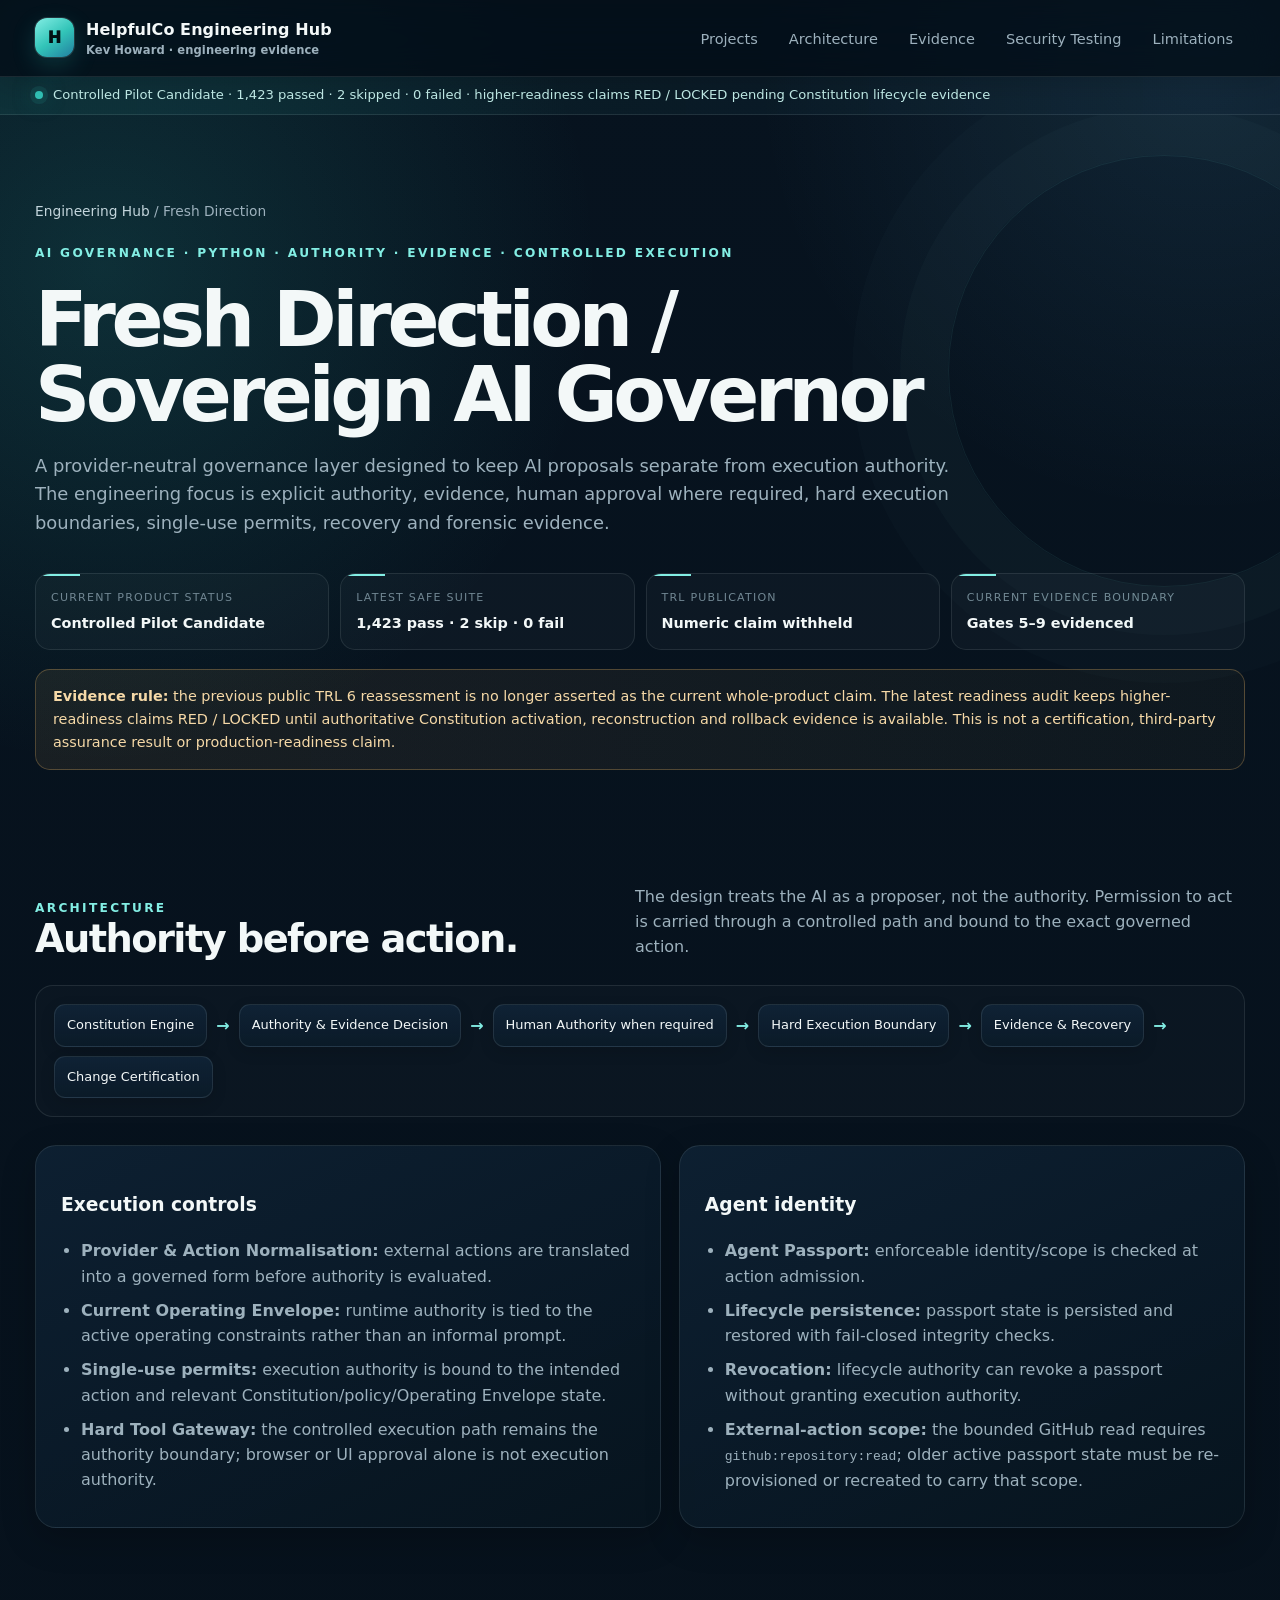
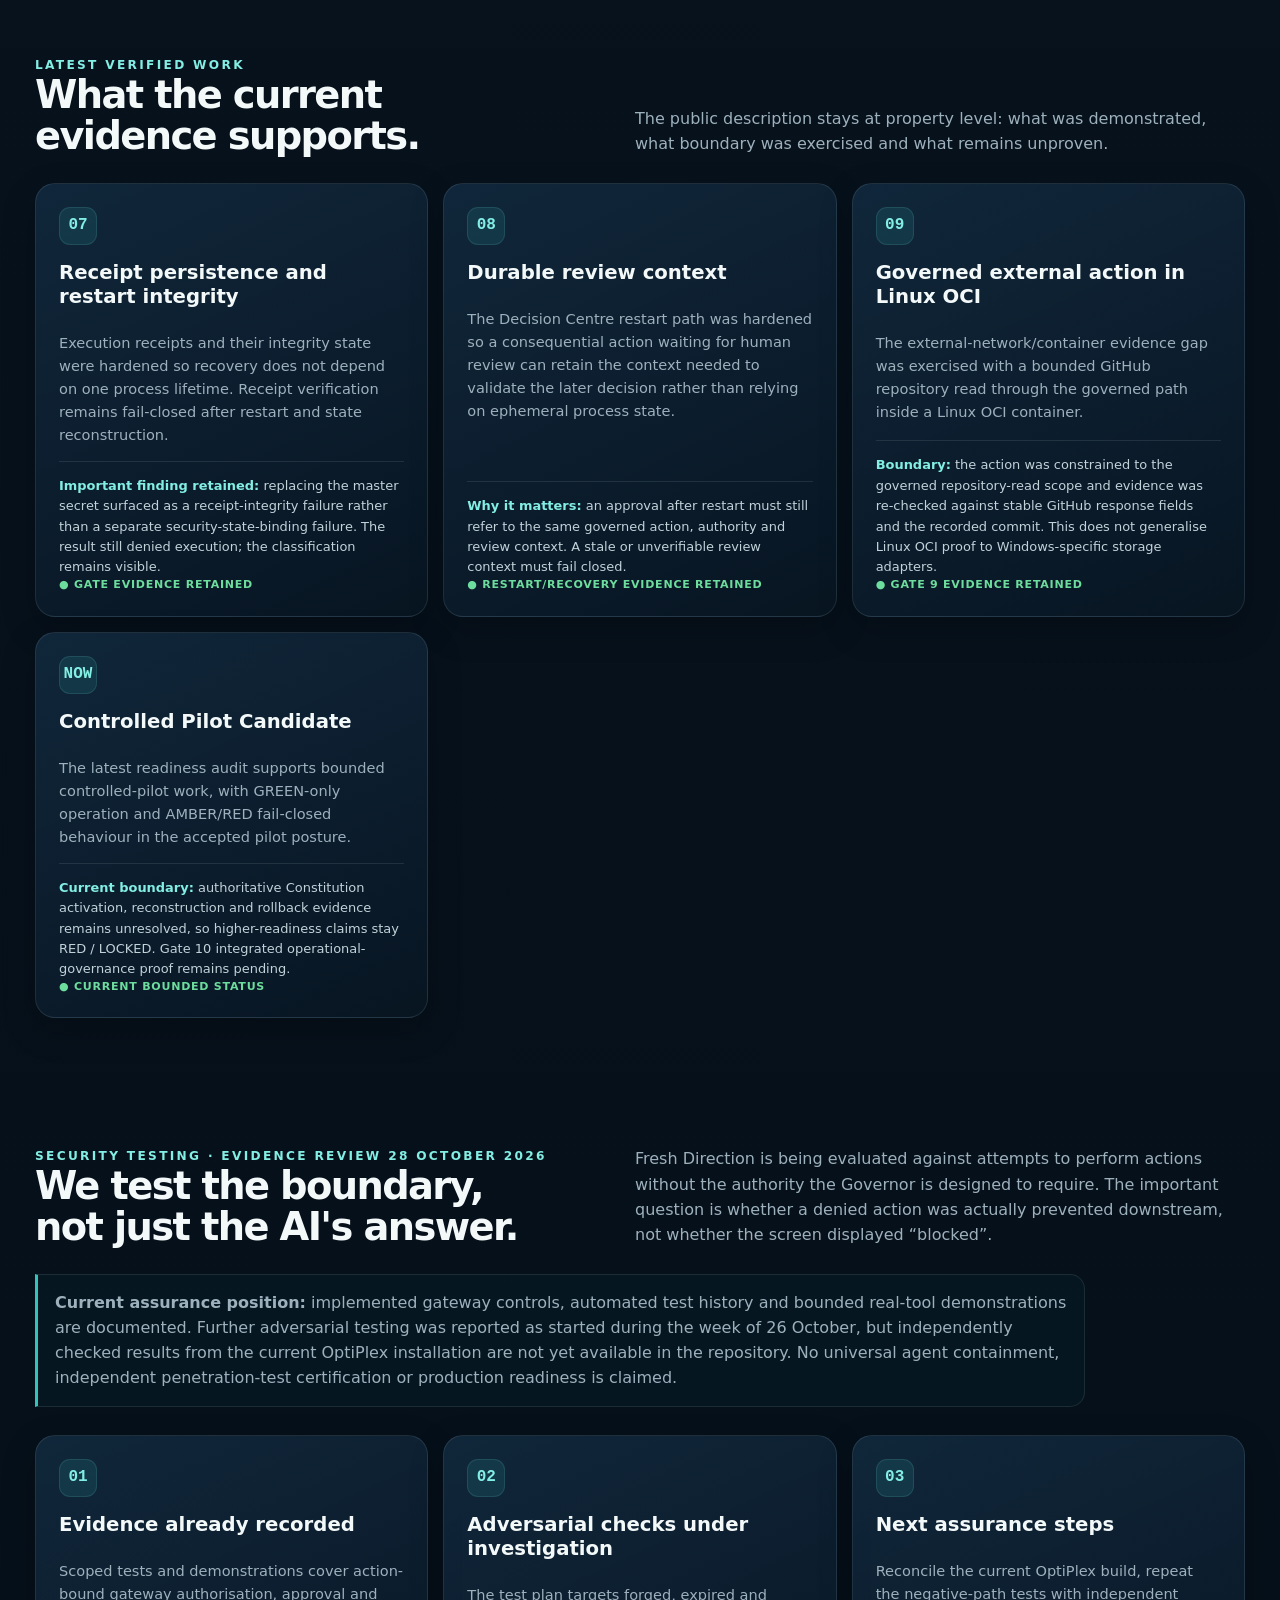
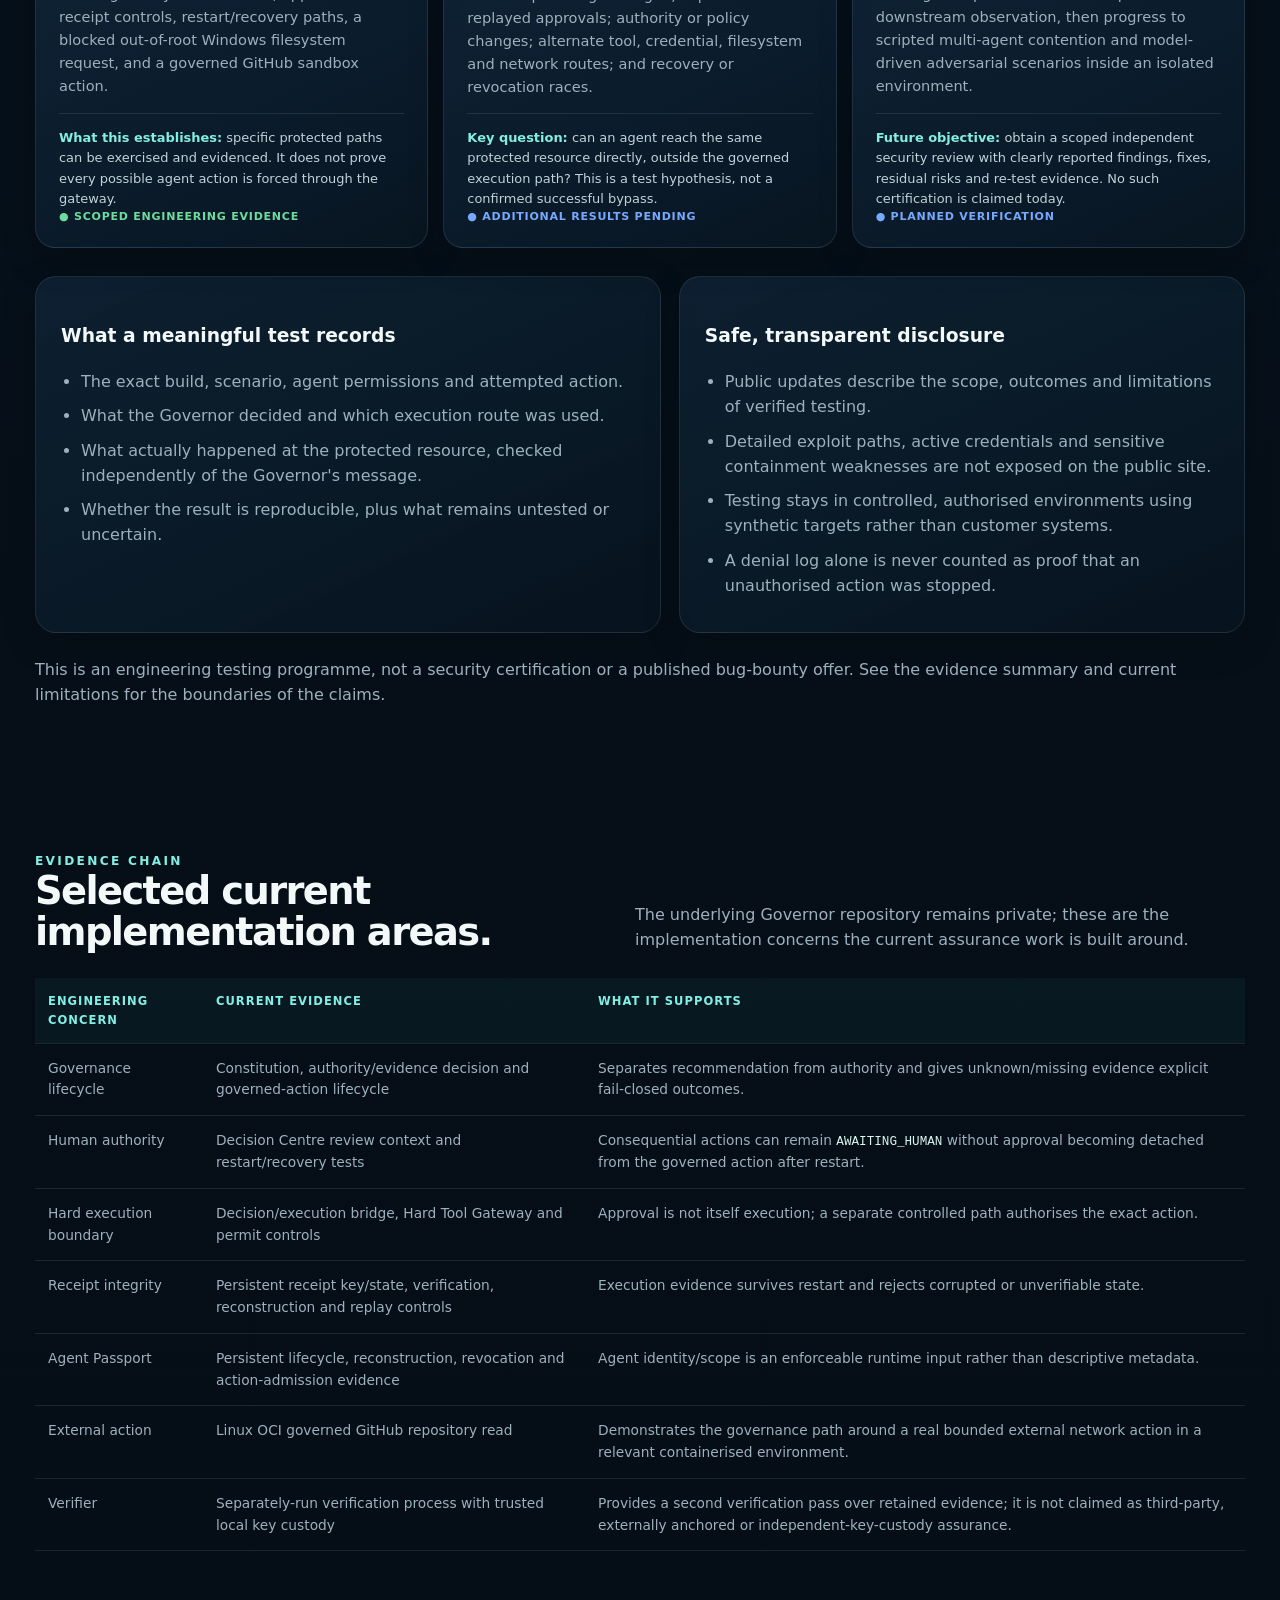
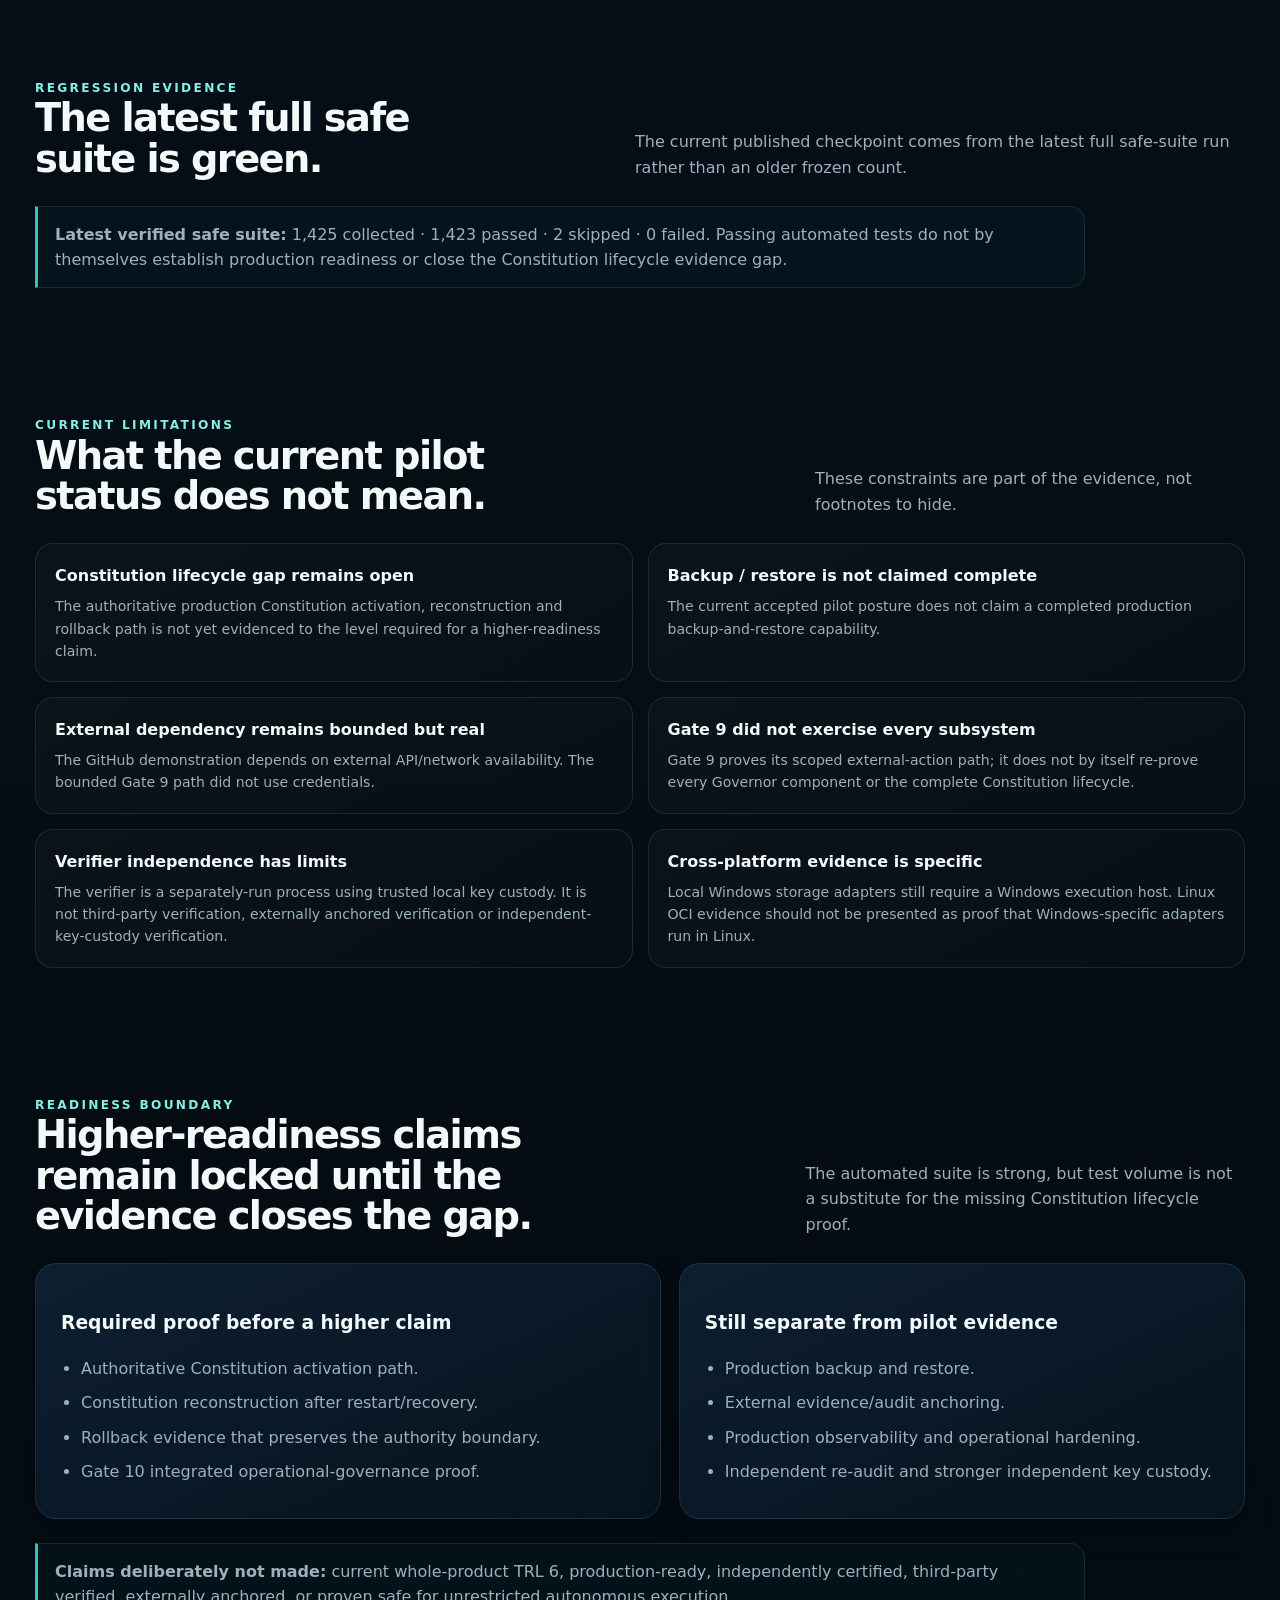
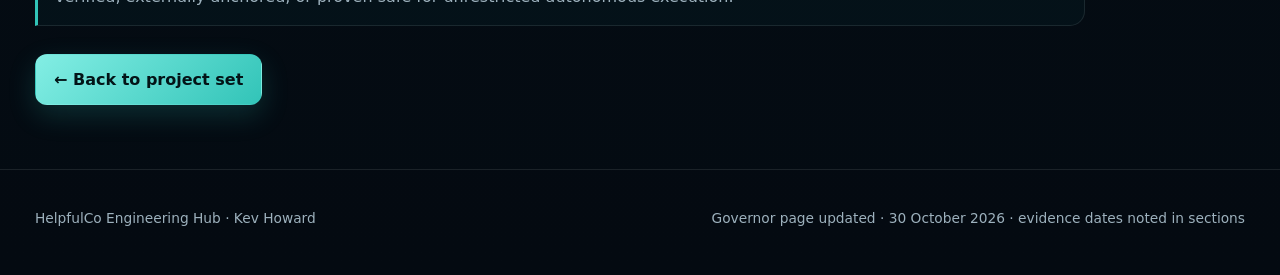
==== commit af4dab00: "Document scoped Governor adversarial security testing and assurance limits" ====
--- a/governor.html
+++ b/governor.html
@@ -10,7 +10,7 @@
 </head>
 <body>
   <a class="skip-link" href="#main">Skip to content</a>
-  <header class="site-header"><div class="container nav"><a class="brand" href="index.html"><span class="brand-mark">H</span><span>HelpfulCo Engineering Hub<small>Kev Howard · engineering evidence</small></span></a><nav class="nav-links"><a href="index.html#projects">Projects</a><a href="#architecture">Architecture</a><a href="#evidence">Evidence</a><a href="#limits">Limitations</a></nav></div></header>
+  <header class="site-header"><div class="container nav"><a class="brand" href="index.html"><span class="brand-mark">H</span><span>HelpfulCo Engineering Hub<small>Kev Howard · engineering evidence</small></span></a><nav class="nav-links"><a href="index.html#projects">Projects</a><a href="#architecture">Architecture</a><a href="#evidence">Evidence</a><a href="#security-testing">Security Testing</a><a href="#limits">Limitations</a></nav></div></header>
   <div class="status-strip"><div class="container"><span class="dot"></span><span>Controlled Pilot Candidate · 1,423 passed · 2 skipped · 0 failed · higher-readiness claims RED / LOCKED pending Constitution lifecycle evidence</span></div></div>
 
   <main id="main">
@@ -74,6 +74,23 @@
       </div>
     </section>
 
+    <section id="security-testing" aria-labelledby="security-testing-title">
+      <div class="container">
+        <div class="section-head"><div><div class="kicker">Security testing · evidence review 28 October 2026</div><h2 id="security-testing-title">We test the boundary, not just the AI's answer.</h2></div><p>Fresh Direction is being evaluated against attempts to perform actions without the authority the Governor is designed to require. The important question is whether a denied action was actually prevented downstream, not whether the screen displayed “blocked”.</p></div>
+        <div class="callout"><strong>Current assurance position:</strong> implemented gateway controls, automated test history and bounded real-tool demonstrations are documented. Further adversarial testing was reported as started during the week of 26 October, but independently checked results from the current OptiPlex installation are not yet available in the repository. No universal agent containment, independent penetration-test certification or production readiness is claimed.</div>
+        <div class="problem-grid" style="margin-top:28px">
+          <article class="problem"><div class="num">01</div><h3>Evidence already recorded</h3><p>Scoped tests and demonstrations cover action-bound gateway authorisation, approval and receipt controls, restart/recovery paths, a blocked out-of-root Windows filesystem request, and a governed GitHub sandbox action.</p><div class="evidence-note"><strong>What this establishes:</strong> specific protected paths can be exercised and evidenced. It does not prove every possible agent action is forced through the gateway.</div><div class="status verified">● Scoped engineering evidence</div></article>
+          <article class="problem"><div class="num">02</div><h3>Adversarial checks under investigation</h3><p>The test plan targets forged, expired and replayed approvals; authority or policy changes; alternate tool, credential, filesystem and network routes; and recovery or revocation races.</p><div class="evidence-note"><strong>Key question:</strong> can an agent reach the same protected resource directly, outside the governed execution path? This is a test hypothesis, not a confirmed successful bypass.</div><div class="status wip">● Additional results pending</div></article>
+          <article class="problem"><div class="num">03</div><h3>Next assurance steps</h3><p>Reconcile the current OptiPlex build, repeat the negative-path tests with independent downstream observation, then progress to scripted multi-agent contention and model-driven adversarial scenarios inside an isolated environment.</p><div class="evidence-note"><strong>Future objective:</strong> obtain a scoped independent security review with clearly reported findings, fixes, residual risks and re-test evidence. No such certification is claimed today.</div><div class="status wip">● Planned verification</div></article>
+        </div>
+        <div class="practice" style="margin-top:28px">
+          <div class="practice-panel"><h3>What a meaningful test records</h3><ul><li>The exact build, scenario, agent permissions and attempted action.</li><li>What the Governor decided and which execution route was used.</li><li>What actually happened at the protected resource, checked independently of the Governor's message.</li><li>Whether the result is reproducible, plus what remains untested or uncertain.</li></ul></div>
+          <div class="practice-panel"><h3>Safe, transparent disclosure</h3><ul><li>Public updates describe the scope, outcomes and limitations of verified testing.</li><li>Detailed exploit paths, active credentials and sensitive containment weaknesses are not exposed on the public site.</li><li>Testing stays in controlled, authorised environments using synthetic targets rather than customer systems.</li><li>A denial log alone is never counted as proof that an unauthorised action was stopped.</li></ul></div>
+        </div>
+        <p style="margin-top:24px;color:var(--muted)">This is an engineering testing programme, not a security certification or a published bug-bounty offer. See <a href="#evidence">the evidence summary</a> and <a href="#limits">current limitations</a> for the boundaries of the claims.</p>
+      </div>
+    </section>
+
     <section>
       <div class="container">
         <div class="section-head"><div><div class="kicker">Evidence chain</div><h2>Selected current implementation areas.</h2></div><p>The underlying Governor repository remains private; these are the implementation concerns the current assurance work is built around.</p></div>
@@ -126,6 +143,6 @@
     </section>
   </main>
 
-  <footer class="footer"><div class="container footer-row"><span>HelpfulCo Engineering Hub · Kev Howard</span><span>Governor evidence updated · 1 October 2026</span></div></footer>
+  <footer class="footer"><div class="container footer-row"><span>HelpfulCo Engineering Hub · Kev Howard</span><span>Governor page updated · 30 October 2026 · evidence dates noted in sections</span></div></footer>
 </body>
 </html>
